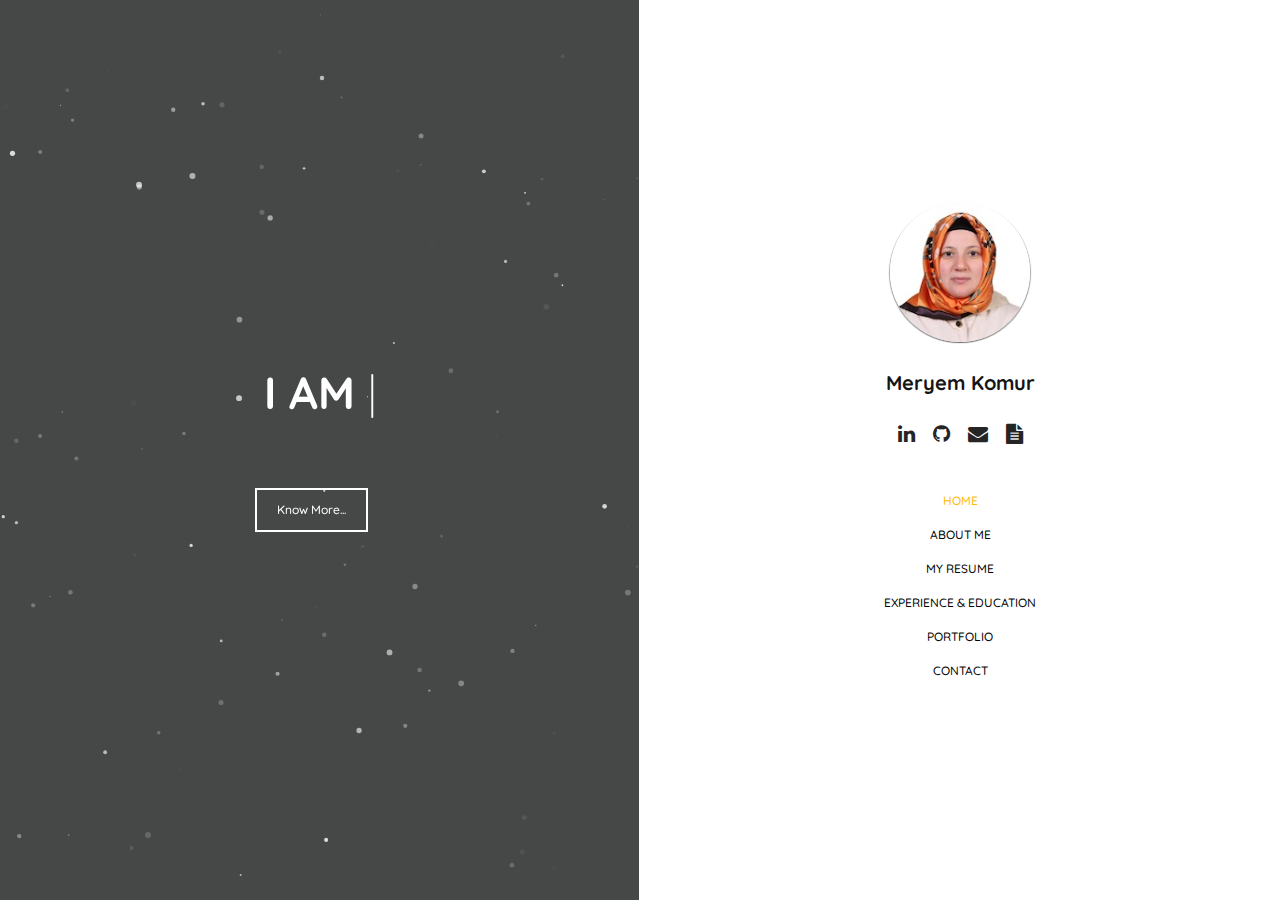
==== index.html @ 9fdb5e31 "changig html name" ====
<!DOCTYPE html>
<html lang="zxx">
	<head>
        <!-- META DATA -->
        <meta charset="UTF-8">
        <meta http-equiv="X-UA-Compatible" content="IE=edge">
        <meta name="viewport" content="width=device-width, initial-scale=1">

        <!-- TITLE OF SITE -->
        <title>Meryem Komur Portfolio</title>

        <!-- favicon -->
        <!-- <link id="favicon" rel="icon" type="image/png" href="assets/images/favicon.ico"> -->

        <!-- Google Fonts-->
        <link rel="stylesheet" href="https://fonts.googleapis.com/css?family=Quicksand:300,400,500,700">
        
        
        <!-- Bootstrap css -->
		<link rel="stylesheet" href="assets/css/bootstrap.css">

        <!-- splitlayout.css -->
		<link rel="stylesheet" href="assets/css/splitlayout.css">
        <link rel="stylesheet" href="devicon-colors.css">
        <link
        rel="stylesheet"
        href="https://cdn.rawgit.com/konpa/devicon/df6431e323547add1b4cf45992913f15286456d3/devicon.min.css"
      />
        <link rel="stylesheet" href="assets/css/animations.css">

        <!-- responsiveslides.css -->
        <link rel="stylesheet" href="assets/css/responsiveslides.css">

        <!-- slick css -->
        <link rel="stylesheet" href="assets/css/slick.css">
        <link rel="stylesheet" href="assets/css/slick-theme.css">

        <!-- magnific-popup.css -->
        <link rel="stylesheet" href="assets/css/magnific-popup.css">

        <!-- font-awesome.min.css -->
        <link rel="stylesheet" href="assets/css/font-awesome.min.css">

        <link rel="stylesheet" href="assets/css/pe-icon-7-stroke.min.css">

        <!-- Main style css -->
		<link rel="stylesheet" href="assets/css/style.css">

        <!-- Responsive css -->
        <link rel="stylesheet" href="assets/css/responsive.css">

        <!-- Yellow Color -->
        <link rel="stylesheet" href="assets/css/color-yellow.css">

        <!-- Purple Color -->
        <!-- <link rel="stylesheet" href="assets/css/color-purple.css"> -->

        <!-- Green Color -->
        <!-- <link rel="stylesheet" href="assets/css/color-green.css"> -->

        <!-- Red Color -->
        <!-- <link rel="stylesheet" href="assets/css/color-red.css"> -->

        <!-- Blue Color -->
        <!-- <link rel="stylesheet" href="assets/css/color-blue.css"> -->


        <!--[if lt IE 9]>
          <script src="https://oss.maxcdn.com/html5shiv/3.7.3/html5shiv.min.js"></script>
          <script src="https://oss.maxcdn.com/respond/1.4.2/respond.min.js"></script>
        <![endif]-->

    </head>
    <!-- Devicon css -->
    <!-- <link rel="stylesheet" href="https://cdn.rawgit.com/konpa/devicon/df6431e323547add1b4cf45992913f15286456d3/devicon.min.css"> -->
	<body>

        <!--Start Preloader-->
        <div class="page-loader startLoad">
          <div class="loader startLoad"></div>
        </div>
        <!--End Preloader-->


		<div id="splitlayout" class="splitlayout close-right">
			<div class="intro">


                <!--Start Home-->
                <div class="home_type full-height">
                    <div class="side side-left container" style="background-image: url(assets/images/Meryem.png);">
                        <div class="overlayer">
                            <div id="particles-js"></div>
                            <div class="display-table">
                                <div class="display-table-cell">
                                    <h1 class="fit__text">I AM <span id="typed"></span></h1>
                                    <div id="typed-strings">
                                        <span>Meryem KOMUR</span>
                                        <span>DEVELOPER</span>
                                        <span>MATHEMATICIAN</span>
                                        <span>FROM TURKEY</span>
                                    </div>

                                    <div class="more_info">

                                        <!-- <div class="item">
                                            <span class="info-title">Linkedin : </span>
                                            <a href="https://www.linkedin.com/in/meryem-komur-881b3217a/"><span class="fa fa-linkedin"></span></a>
                                            
                                        </div>

                                        <div class="item">
                                            <span class="info-title">Date of birth : </span>
                                            <span class="info-body">15-02-1991</span>
                                        </div> -->

                                        <!-- <div class="item">
                                            <span class="info-title">E-mail : </span>
                                            <span class="info-body">meryemkmr36@example.com</span>
                                        </div>

                                        <div class="item">
                                            <span class="info-title">Address : </span>
                                            <span class="info-body">Houston TX</span>
                                        </div> -->

                                        

                                        <!-- <div class="item">
                                            <span class="info-title">Phone : </span>
                                            <span class="info-body">+0123 123 456 789</span>
                                        </div>

                                        <div class="item">
                                            <span class="info-title">Freelance : </span>
                                            <span class="info-body">Available</span>
                                        </div> -->

                                        <a href="#about" class="goToSec">Know More...</a>
                                        <!-- <a href="#contact" class="goToSec">HIRE ME</a> -->

                                    </div><!--.more_info-->
                                </div><!--.display-table-cell-->
                            </div><!--.display-table-->

                        </div><!--.overlayer-->
                    </div><!--.side-->
                </div><!--.home_type-->
                <!--End Home-->


                <!--Start Menu-->
                <div class="mob-menu-overlay"></div>
                <div class="mob-menu">
                    <div class="mob-menu-content">
                        <div class="float-left">
                            <p class="menu-title">Meryem Komur</p>
                        </div>
                        <div class="float-right">
                            <button type="button" class="navbar-toggle collapsed" data-toggle="collapse" data-target="#bs-example-navbar-collapse-1" aria-expanded="false">
                                <span class="sr-only">Toggle navigation</span>
                                <span class="icon-bar"></span>
                                <span class="icon-bar"></span>
                                <span class="icon-bar"></span>
                            </button>
                        </div>
                    </div>
                </div>
				<div class="side side-right">
					<div class="intro-content">
						<div class="profile">
                            <img src="assets/images/meryem.jpg" alt="profile">
                        </div>
						<h1>
                            <span>Meryem Komur</span>
                        </h1>
						<div class="menu">

                            <!--Social links-->
                            <div class="social-icons">
                                <a href="https://www.linkedin.com/in/meryem-komur-881b3217a/">
                                    <i class="fa fa-linkedin"></i>
                                </a>
                                <a href="https://github.com/meryemkmr">
                                    <i class="fa fa-github"></i>
                                </a>
                                <a href="mailto:meryemkmr36@gmail.com">
                                    <i class="fa fa-envelope"></i>
                                </a>
                                <a href="#resume" class="goToSec">
                                    <i class="fa fa-file-text "></i>
                                </a>
                                <!-- <a href="#">
                                    <i class="fa fa-vimeo"></i>
                                </a> -->
                            </div>

                            <!--Menu Items-->
							<ul class="list-unstyled menu_list" id="menu">
								<li>
                                    <a href="#home" class="active_item">home</a>
                                </li>
								<li>
                                    <a href="#about">about me</a>
                                </li>
                                <li>
                                    <a href="#resume">my resume</a>
                                </li>
                                <li>
                                    <a href="#services">experience & education</a>
                                </li>
                                <li>
                                    <a href="#portfolio">portfolio</a>
                                </li>
                                <!-- <li>
                                    <a href="#blog">my blog</a>
                                </li> -->
								<li>
                                    <a href="#contact">contact</a>
                                </li>
							</ul>

						</div><!--.menu-->
					</div><!--.intro-content-->
				</div><!--.side-->
                <!--End Menu-->


			</div><!-- /intro -->
			<div class="page page-right full-height">
				<div id="pt-main" class="pt-perspective page-inner">


                    <!--Start About Section-->
                    <section class="about padding-bottom-90 pt-page pt-page-current" id="about">
                        <div class="content">
                             <img class="center-block" src="assets/images/Meryem.png" alt=""> 
                            <div class="container">
                                <div class="more-about-me">
                                    <p class="margin-top-30">I am an entrepreneur and full-stack developer who creates user-centric experiences.I was born in Turkey and studied in Jordan, worked so many years in Iraq before moving to the United States. Besides English, I am fluent in Turkish, Arabic and Kurdish. I'm living in Houston, TX. After many years of teaching mathematics in high schools, I decided I was ready for a new challenge.</p>
                                    <p class="margin-bottom-0">I strive to write organized, up-to-date code, and love designing clean and simple user interfaces for web apps and products, alike.</p>
                                </div>
                                

                                <div id="tech">
                                    <!-- <h1> Technologies I've used: </h1> -->
                                    <div class="technologies">
                            
                                      <!-- Languages and Frameworks -->
                                      <!-- TODO: Add a D3.js animiation to slowly unviel the icons. Sliding white sheet animation
                                    -->
                                    <div id="tech-slider">
                            
                                      <div class="technology-icon">
                                        <i class="devicon-html5-plain"></i>
                                        <p> HTML 5 </p>
                                      </div>
                            
                                      <div class="technology-icon">
                                        <i class="devicon-css3-plain"></i>
                                        <p> CSS </p>
                                      </div>
                            
                                      <div class="technology-icon">
                                        <i class="devicon-javascript-plain"></i>
                                        <p> JavaScript </p>
                                      </div>
                            
                                      <div class="technology-icon">
                                        <i class="devicon-python-plain"></i>
                                        <p> Python </p>
                                      </div>
                                      <div class="technology-icon">
                                        <i class="devicon-jquery-plain-wordmark"></i>
                                        <p> jQuery </p>
                                      </div>
                                      <div class="technology-icon">
                                        <i class="devicon-nodejs-plain"></i>
                                        <p> Node.js </p>
                                      </div>
                            
                                      <div class="technology-icon">
                                        <i class="devicon-bootstrap-plain"></i>
                                        <p>Bootstrap</p>
                                      </div>
                            
                                      <div class="technology-icon">
                                        <i class="devicon-react-original-wordmark"></i>
                                        <p>React</p>
                                      </div>
                            
                                      <div class="technology-icon">
                                          <i class="devicon-postgresql-plain"></i>
                                          <p>Postgres</p>
                                      </div>
                            
                                      <!-- <div class="technology-icon">
                                        <i class="devicon-django-plain"></i>
                                        <p>Django</p>
                                      </div> -->
                            
                                      <div class="technology-icon">
                                        <i class="devicon-express-original"></i>
                                        <p>Express.js</p>
                                      </div>
                                      <!-- Dev Tools -->
                            
                                      <!-- <div class="technology-icon">
                                        <i class="devicon-d3js-plain"></i>
                                        <p> D3.js </p>
                                      </div> -->
                            
                                      <div class="technology-icon">
                                        <i class="devicon-git-plain"></i>
                                        <p> Git </p>
                                      </div>
                            
                                      <div class="technology-icon">
                                        <i class="devicon-heroku-original"></i>
                                        <p> Heroku </p>
                                      </div>
                            
                                      <div class="technology-icon">
                                        <i class="devicon-amazonwebservices-original"></i>
                                        <p> AWS </p>
                                      </div>
                            
                                      <!-- <div class="technology-icon">
                                        <i class="devicon-linux-plain"></i>
                                        <p> Linux </p>
                                      </div> -->
                            
                                      <!-- <div class="technology-icon">
                                        <i class="devicon-mocha-plain"></i>
                                        <p> Mocha </p>
                                      </div> -->
                            
                                      <div class="technology-icon">
                                        <i class="devicon-sequelize-plain"></i>
                                        <p> Sequelize </p>
                                      </div>
                            
                                      <div class="technology-icon">
                                        <i class="devicon-github-plain-wordmark"></i>
                                        <p> GitHub </p>
                                      </div>
                            
                                      <!-- <div class="technology-icon">
                                        <i class="devicon-docker-plain-wordmark"></i>
                                        <p> Docker </p>
                                      </div> -->
                            
                                      <div class="technology-icon">
                                        <i class="devicon-react-original"></i>
                                        <p>React Native</p>
                                      </div>
                            
                                      <!-- In Progress -->
                            
                                      <div class="technology-icon">
                                          <i class="devicon-visualstudio-plain"></i>
                                          <p> Visual Studio Code</p>
                                      </div>
                            
                                      <!-- <div class="technology-icon">
                                        <i class="devicon-c-plain"></i>
                                        <p> C </p>
                                      </div> -->
                            
                            
                                      <!-- <div class="technology-icon">
                                        <i class="devicon-mongodb-plain"></i>
                                        <p> MongoDB </p>
                                      </div>  -->
                                      </div>
                                    </div>
                            
                                  </div>
















                                <!-- Skills -->
                                <!-- <div class="skills row margin-top-45">
                                    <div class="col-sm-6 item">
                                        <h3 class="subtitle">My Skills
                                            <svg width="66px" height="8px" viewBox="0 0 66 8" version="1.1" xmlns="http://www.w3.org/2000/svg" xmlns:xlink="http://www.w3.org/1999/xlink">
                                                <g class="Web" stroke="none" stroke-width="1" fill="none" fill-rule="evenodd" transform="translate(-147.000000, -464.000000)" opacity="0.2" stroke-linecap="round" stroke-linejoin="round">
                                                    <g class="Header" stroke="#FFFFFF" stroke-width="3">
                                                        <path d="M149,466 C152.87377,466 152.87377,470 156.747541,470 C160.621311,470 160.621311,466 164.493293,466 C168.367064,466 168.367064,470 172.240834,470 C176.112816,470 176.112816,466 179.984798,466 C183.858569,466 183.858569,470 187.730551,470 C191.607898,470 191.607898,466 195.483457,466 C199.362593,466 199.362593,470 203.241728,470 C207.120864,470 207.120864,466 211,466"></path>
                                                    </g>
                                                </g>
                                            </svg>
                                        </h3>
                                     -->
                                        <!-- Skill 1 -->
                                        <!-- <div class="skill">
                                            <h5 class="name">HTML</h5>
                                            <div>
                                                <span class="true"></span>
                                                <span class="true"></span>
                                                <span class="true"></span>
                                                <span class="true"></span>
                                                <span class="false"></span>
                                            </div>
                                            <span>expert</span>
                                        </div>
                                         -->
                                        <!-- Skill 2 -->
                                        <!-- <div class="skill">
                                            <h5 class="name">CSS3</h5>
                                            <div>
                                                <span class="true"></span>
                                                <span class="true"></span>
                                                <span class="true"></span>
                                                <span class="false"></span>
                                                <span class="false"></span>
                                            </div>
                                            <span>advanced</span>
                                        </div> -->

                                        <!-- Skill 3 -->
                                        <!-- <div class="skill">
                                            <h5 class="name">jQuery</h5>
                                            <div>
                                                <span class="true"></span>
                                                <span class="true"></span>
                                                <span class="false"></span>
                                                <span class="false"></span>
                                                <span class="false"></span>
                                            </div>
                                            <span>Beginner</span>
                                        </div>

                                    </div>
                                    <div class="col-sm-6 item mob-margin-top-45">
                                        <h3 class="subtitle">Languages
                                            <svg width="66px" height="8px" viewBox="0 0 66 8" version="1.1" xmlns="http://www.w3.org/2000/svg" xmlns:xlink="http://www.w3.org/1999/xlink">
                                                <g class="Web" stroke="none" stroke-width="1" fill="none" fill-rule="evenodd" transform="translate(-147.000000, -464.000000)" opacity="0.2" stroke-linecap="round" stroke-linejoin="round">
                                                    <g class="Header" stroke="#FFFFFF" stroke-width="3">
                                                        <path d="M149,466 C152.87377,466 152.87377,470 156.747541,470 C160.621311,470 160.621311,466 164.493293,466 C168.367064,466 168.367064,470 172.240834,470 C176.112816,470 176.112816,466 179.984798,466 C183.858569,466 183.858569,470 187.730551,470 C191.607898,470 191.607898,466 195.483457,466 C199.362593,466 199.362593,470 203.241728,470 C207.120864,470 207.120864,466 211,466"></path>
                                                    </g>
                                                </g>
                                            </svg>
                                        </h3> -->

                                        <!-- Lang 1 -->
                                        <!-- <div class="skill">
                                            <h5 class="name">English</h5>
                                            <div>
                                                <span class="true"></span>
                                                <span class="true"></span>
                                                <span class="true"></span>
                                                <span class="true"></span>
                                                <span class="true"></span>
                                            </div>
                                            <span>native</span>
                                        </div> -->

                                        <!-- Lang 2 -->
                                        <!-- <div class="skill">
                                            <h5 class="name">Spanish</h5>
                                            <div>
                                                <span class="true"></span>
                                                <span class="true"></span>
                                                <span class="true"></span>
                                                <span class="true"></span>
                                                <span class="false"></span>
                                            </div>
                                            <span>intermediate</span>
                                        </div> -->

                                        <!-- Lang 3 -->
                                        <!-- <div class="skill">
                                            <h5 class="name">Italian</h5>
                                            <div>
                                                <span class="true"></span>
                                                <span class="true"></span>
                                                <span class="true"></span>
                                                <span class="false"></span>
                                                <span class="false"></span>
                                            </div>
                                            <span>Beginner</span>
                                        </div>

                                    </div> -->
                                <!--</div><!--.skills-->

                                <!--Testimonials-->
                                <!-- <div class="testimonials margin-top-45">
                                    <h3 class="subtitle">Testimonials
                                        <svg width="66px" height="8px" viewBox="0 0 66 8" version="1.1" xmlns="http://www.w3.org/2000/svg" xmlns:xlink="http://www.w3.org/1999/xlink">
                                            <g class="Web" stroke="none" stroke-width="1" fill="none" fill-rule="evenodd" transform="translate(-147.000000, -464.000000)" opacity="0.2" stroke-linecap="round" stroke-linejoin="round">
                                                <g class="Header" stroke="#FFFFFF" stroke-width="3">
                                                    <path d="M149,466 C152.87377,466 152.87377,470 156.747541,470 C160.621311,470 160.621311,466 164.493293,466 C168.367064,466 168.367064,470 172.240834,470 C176.112816,470 176.112816,466 179.984798,466 C183.858569,466 183.858569,470 187.730551,470 C191.607898,470 191.607898,466 195.483457,466 C199.362593,466 199.362593,470 203.241728,470 C207.120864,470 207.120864,466 211,466"></path>
                                                </g>
                                            </g>
                                        </svg>
                                    </h3>
                                    <div class="arrows">
                                        <span class="pe-7s-angle-left prev-testi"></span>
                                        <span class="pe-7s-angle-right next-testi"></span>
                                    </div>
                                    <div class="owl"> -->

                                        <!-- Testimonial 1 -->
                                        <!-- <div class="testimonial">
                                            <div class="testi-content">
                                                <p>Lorem ipsum dolor sit amet, consectetur adipiscing elit. Phasellus molestie, justo nec convallis sollicitudin, sapien lorem dictum lacus, non consequat odio ipsum nec est.</p>
                                            </div>
                                            <img src="assets/images/testimonials/client_1.jpg" alt="">
                                            <h4>John Doe</h4>
                                            <h5>Client</h5>
                                        </div> -->

                                        <!-- Testimonial 2 -->
                                        <!-- <div class="testimonial">
                                            <div class="testi-content">
                                                <p>Lorem ipsum dolor sit amet, consectetur adipiscing elit. Phasellus molestie, justo nec convallis sollicitudin, sapien lorem dictum lacus, non consequat odio ipsum nec est.</p>
                                            </div>
                                            <img src="assets/images/testimonials/client_2.jpg" alt="">
                                            <h4>John Doe</h4>
                                            <h5>Client</h5>
                                        </div> -->

                                        <!-- Testimonial 3 -->
                                        <!-- <div class="testimonial">
                                            <div class="testi-content">
                                                <p>Lorem ipsum dolor sit amet, consectetur adipiscing elit. Phasellus molestie, justo nec convallis sollicitudin, sapien lorem dictum lacus, non consequat odio ipsum nec est.</p>
                                            </div>
                                            <img src="assets/images/testimonials/client_3.jpg" alt="">
                                            <h4>John Doe</h4>
                                            <h5>Client</h5>
                                        </div> -->

                                        <!-- Testimonial 4 -->
                                        <!-- <div class="testimonial">
                                            <div class="testi-content">
                                                <p>Lorem ipsum dolor sit amet, consectetur adipiscing elit. Phasellus molestie, justo nec convallis sollicitudin, sapien lorem dictum lacus, non consequat odio ipsum nec est.</p>
                                            </div>
                                            <img src="assets/images/testimonials/client_4.jpg" alt="">
                                            <h4>John Doe</h4>
                                            <h5>Client</h5>
                                        </div> -->

                                    <!-- </div> -->
                                    <!--.owl-->
                                <!-- </div> -->
                                <!--.testimonials-->

                                <!--Clients-->
                                <!-- <div class="clients margin-top-45">
                                    <h3 class="subtitle">Our Clients
                                        <svg width="66px" height="8px" viewBox="0 0 66 8" version="1.1" xmlns="http://www.w3.org/2000/svg" xmlns:xlink="http://www.w3.org/1999/xlink">
                                            <g class="Web" stroke="none" stroke-width="1" fill="none" fill-rule="evenodd" transform="translate(-147.000000, -464.000000)" opacity="0.2" stroke-linecap="round" stroke-linejoin="round">
                                                <g class="Header" stroke="#FFFFFF" stroke-width="3">
                                                    <path d="M149,466 C152.87377,466 152.87377,470 156.747541,470 C160.621311,470 160.621311,466 164.493293,466 C168.367064,466 168.367064,470 172.240834,470 C176.112816,470 176.112816,466 179.984798,466 C183.858569,466 183.858569,470 187.730551,470 C191.607898,470 191.607898,466 195.483457,466 C199.362593,466 199.362593,470 203.241728,470 C207.120864,470 207.120864,466 211,466"></path>
                                                </g>
                                            </g>
                                        </svg>
                                    </h3>
                                    <div class="row"> -->

                                        <!-- Client 1 -->
                                        <!-- <div class="col-sm-2 col-xs-4">
                                            <div class="client">
                                                <a href="#"><img src="assets/images/client/1.png" alt=""></a>
                                            </div>
                                        </div> -->

                                        <!-- Client 2 -->
                                        <!-- <div class="col-sm-2 col-xs-4">
                                            <div class="client">
                                                <a href="#"><img src="assets/images/client/2.png" alt=""></a>
                                            </div>
                                        </div> -->

                                        <!-- Client 3 -->
                                        <!-- <div class="col-sm-2 col-xs-4">
                                            <div class="client">
                                                <a href="#"><img src="assets/images/client/3.png" alt=""></a>
                                            </div>
                                        </div> -->

                                        <!-- Client 4 -->
                                        <!-- <div class="col-sm-2 col-xs-4 mob-margin-top-30">
                                            <div class="client">
                                                <a href="#"><img src="assets/images/client/4.png" alt=""></a>
                                            </div>
                                        </div> -->

                                        <!-- Client 5 -->
                                        <!-- <div class="col-sm-2 col-xs-4 mob-margin-top-30">
                                            <div class="client">
                                                <a href="#"><img src="assets/images/client/5.png" alt=""></a>
                                            </div>
                                        </div> -->

                                        <!-- Client 6 -->
                                        <!-- <div class="col-sm-2 col-xs-4 mob-margin-top-30">
                                            <div class="client">
                                                <a href="#"><img src="assets/images/client/6.png" alt=""></a>
                                            </div>
                                        </div> -->

                                    <!--</div><!--.row-->
                               <!-- </div><!--.clients-->

                                <!--Fun Facts-->
                                <!-- <div class="fun-facts margin-top-45">
                                    <h3 class="subtitle">Fun Facts
                                        <svg width="66px" height="8px" viewBox="0 0 66 8" version="1.1" xmlns="http://www.w3.org/2000/svg" xmlns:xlink="http://www.w3.org/1999/xlink">
                                            <g class="Web" stroke="none" stroke-width="1" fill="none" fill-rule="evenodd" transform="translate(-147.000000, -464.000000)" opacity="0.2" stroke-linecap="round" stroke-linejoin="round">
                                                <g class="Header" stroke="#FFFFFF" stroke-width="3">
                                                    <path d="M149,466 C152.87377,466 152.87377,470 156.747541,470 C160.621311,470 160.621311,466 164.493293,466 C168.367064,466 168.367064,470 172.240834,470 C176.112816,470 176.112816,466 179.984798,466 C183.858569,466 183.858569,470 187.730551,470 C191.607898,470 191.607898,466 195.483457,466 C199.362593,466 199.362593,470 203.241728,470 C207.120864,470 207.120864,466 211,466"></path>
                                                </g>
                                            </g>
                                        </svg>
                                    </h3>
                                    <div class="row">
                                        <div class="col-sm-3 col-xs-6">
                                            <div class="item">
                                                <span class="pe-7s-smile"></span>
                                                <h4>150</h4>
                                                <h5>Happy Clients</h5>
                                            </div>
                                        </div>
                                        <div class="col-sm-3 col-xs-6">
                                            <div class="item">
                                                <span class="pe-7s-flag"></span>
                                                <h4>10</h4>
                                                <h5>Years Experience</h5>
                                            </div>
                                        </div>
                                        <div class="col-sm-3 col-xs-6 mob-margin-top-30">
                                            <div class="item">
                                                <span class="pe-7s-medal"></span>
                                                <h4>13</h4>
                                                <h5>Awards Won</h5>
                                            </div>
                                        </div>
                                        <div class="col-sm-3 col-xs-6 mob-margin-top-30">
                                            <div class="item">
                                                <span class="pe-7s-like2"></span>
                                                <h4>250</h4>
                                                <h5>Projects Done</h5>
                                            </div>
                                        </div> -->
                                    <!--</div><!--.row-->
                                <!--</div><!--.fun-facts-->

                            </div><!--.container-->
                        </div><!--.content-->
                    </section>
                    <!--End About Section-->


                    <!--Start Resume Section-->
                    <section class="resume padding-bottom-90 pt-page" id="resume">
                        <div class="content">
                            <div class="container">

                                <embed src="assets/images/MeryemKomurResume 2.pdf" type="application/pdf" height="900px" width = "100%" class="pdf">
                                <!-- <div class="sec_title">
                                    <h2>Resume</h2>
                                </div> -->
                                <!-- <div class="row">

                                    <!--Education-->
                                    <!-- <div class="col-md-6">
                                        <h3 class="subtitle">Education
                                            <svg width="66px" height="8px" viewBox="0 0 66 8" version="1.1" xmlns="http://www.w3.org/2000/svg" xmlns:xlink="http://www.w3.org/1999/xlink">
                                                    <g class="Web" stroke="none" stroke-width="1" fill="none" fill-rule="evenodd" transform="translate(-147.000000, -464.000000)" opacity="0.2" stroke-linecap="round" stroke-linejoin="round">
                                                        <g class="Header" stroke="#FFFFFF" stroke-width="3">
                                                            <path d="M149,466 C152.87377,466 152.87377,470 156.747541,470 C160.621311,470 160.621311,466 164.493293,466 C168.367064,466 168.367064,470 172.240834,470 C176.112816,470 176.112816,466 179.984798,466 C183.858569,466 183.858569,470 187.730551,470 C191.607898,470 191.607898,466 195.483457,466 C199.362593,466 199.362593,470 203.241728,470 C207.120864,470 207.120864,466 211,466"></path>
                                                        </g>
                                                    </g>
                                            </svg>
                                        </h3>

                                        <div class="item">
                                            <div class="date">
                                                <span>2011 - 2013</span>
                                            </div>
                                            <div class="content">
                                                <h4>Educational Specialist</h4>
                                                <p>Lorem ipsum dolor sit amet, consectetur adipiscing elit. Integer fermentum nibh et metus facilisis sollicitudin.</p>
                                            </div>
                                        </div>

                                        <div class="item">
                                            <div class="date">
                                                <span>2008 - 2010</span>
                                            </div>
                                            <div class="content">
                                                <h4>Doctoral Degree</h4>
                                                <p>Lorem ipsum dolor sit amet, consectetur adipiscing elit. Integer fermentum nibh et metus facilisis sollicitudin.</p>
                                            </div>
                                        </div>

                                        <div class="item">
                                            <div class="date">
                                                <span>2005 - 2007</span>
                                            </div>
                                            <div class="content">
                                                <h4>Master Degree</h4>
                                                <p>Lorem ipsum dolor sit amet, consectetur adipiscing elit. Integer fermentum nibh et metus facilisis sollicitudin.</p>
                                            </div>
                                        </div>

                                        <div class="item">
                                            <div class="date">
                                                <span>2000 - 2004</span>
                                            </div>
                                            <div class="content">
                                                <h4>Bachelor Degree</h4>
                                                <p>Lorem ipsum dolor sit amet, consectetur adipiscing elit. Integer fermentum nibh et metus facilisis sollicitudin.</p>
                                            </div>
                                        </div> -->

                                    <!-- </div> -->
                                    <!--.col-md-6-->

                                    <!--Experience-->
                                    <!-- <div class="col-md-6 mobSmart-margin-top-40">
                                        <h3 class="subtitle">Experience
                                            <svg width="66px" height="8px" viewBox="0 0 66 8" version="1.1" xmlns="http://www.w3.org/2000/svg" xmlns:xlink="http://www.w3.org/1999/xlink">
                                                    <g class="Web" stroke="none" stroke-width="1" fill="none" fill-rule="evenodd" transform="translate(-147.000000, -464.000000)" opacity="0.2" stroke-linecap="round" stroke-linejoin="round">
                                                        <g class="Header" stroke="#FFFFFF" stroke-width="3">
                                                            <path d="M149,466 C152.87377,466 152.87377,470 156.747541,470 C160.621311,470 160.621311,466 164.493293,466 C168.367064,466 168.367064,470 172.240834,470 C176.112816,470 176.112816,466 179.984798,466 C183.858569,466 183.858569,470 187.730551,470 C191.607898,470 191.607898,466 195.483457,466 C199.362593,466 199.362593,470 203.241728,470 C207.120864,470 207.120864,466 211,466"></path>
                                                        </g>
                                                    </g>
                                            </svg>
                                        </h3>

                                        <div class="item">
                                            <div class="date">
                                                <span>2016 - Present</span>
                                            </div>
                                            <div class="content">
                                                <h4>Lead Web Developer</h4>
                                                <p>Lorem ipsum dolor sit amet, consectetur adipiscing elit. Integer fermentum nibh et metus facilisis sollicitudin.</p>
                                            </div>
                                        </div>

                                        <div class="item">
                                            <div class="date">
                                                <span>2012 - 2015</span>
                                            </div>
                                            <div class="content">
                                                <h4>Senior Web Developer</h4>
                                                <p>Lorem ipsum dolor sit amet, consectetur adipiscing elit. Integer fermentum nibh et metus facilisis sollicitudin.</p>
                                            </div>
                                        </div>

                                        <div class="item">
                                            <div class="date">
                                                <span>2010 - 2011</span>
                                            </div>
                                            <div class="content">
                                                <h4>Junior Web Developer</h4>
                                                <p>Lorem ipsum dolor sit amet, consectetur adipiscing elit. Integer fermentum nibh et metus facilisis sollicitudin.</p>
                                            </div>
                                        </div>

                                        <div class="item">
                                            <div class="date">
                                                <span>2008 - 2009</span>
                                            </div>
                                            <div class="content">
                                                <h4>Web Developer</h4>
                                                <p>Lorem ipsum dolor sit amet, consectetur adipiscing elit. Integer fermentum nibh et metus facilisis sollicitudin.</p>
                                            </div>
                                        </div> -->

                                    <!--</div><!--.col-md-6-->
                               <!--</div>--> <!--.row -->
                            </div><!--.container-->
                        </div><!--.content-->
                    </section>
                    <!--End Resume Section-->


                    <!--Start Services Section-->
                    <section class="services padding-bottom-90 pt-page" id="services">
                        <div class="content">
                            <div class="container">
                                <div class="sec_title">
                                    <h2>Experience</h2>
                                </div>
                                <div class="row">

                                    <!--Service 1-->
                                    <div class="col-sm-6 item">
                                        <div class="content">
                                            <div class="font-icon">
                                                <!-- <i class="pe-7s-anchor"></i> -->
                                                <i class="pe-7s-medal"></i>
                                            </div>
                                            <div class="service_content">
                                                <h3>Full Stack Software Developer</h3>
                                                <h4>Digital Crafts Bootcamp</h4>
                                                <div class="date">Jan 2020 - May</div>
                                                <p><p>Had the chance to learn the fundamentals of programming through an intensive classroom experience, involved in the group projects and experienced effective learning strategies from team work, transformed a level of experience in software development into full-stack software engineers with cutting edge skill sets.</p></p>
                                            </div>
                                        </div>
                                    </div>
                                    
                                    <!--Service 2-->
                                    <div class="col-sm-6 item">
                                        <div class="content">
                                            <div class="font-icon">
                                                <i class="pe-7s-cup"></i>
                                            </div>
                                            <div class="service_content">
                                                <h3>Full Stack Software Developer</h3>
                                                <h4>NabiFreedom - Non Profit</h4>
                                                <div class="date">Mar 2020 - Present</div>
                                                <p>Developing FullStack web app for a non-profit organization. Utilizing HTML, CSS and Javascript along with Node and PostgreSQL .</p>
                                            </div>
                                        </div>
                                    </div>

                                </div><!--.row-->
                                
                                <div class="row">

                                    <!--Service 3-->
                                    <div class="col-sm-6 item">
                                        <div class="content">
                                            <div class="font-icon">
                                                <i class="pe-7s-cup"></i>
                                            </div>
                                            <div class="service_content">
                                                <h3>Math Interventionist </h3>
                                                <h4>Harmony Public Schools</h4>
                                                <div class="date">Nov 2018 - Aug 2019</div>
                                                <p> Helped low-achieving students, provided continuum support, and helped them to get on grade level.</p>
                                            </div>
                                        </div>
                                    </div>
                                    
                                    <!--Service 4-->
                                    <div class="col-sm-6 item">
                                        <div class="content">
                                            <div class="font-icon">
                                                <i class="pe-7s-cup"></i>
                                            </div>
                                            <div class="service_content">
                                                <h3>Math Teacher </h3>
                                                <h4>US Colleges|Suleymania, IRAQ</h4>
                                                <div class="date">Aug 2011 - Sep 2018</div>
                                                <p>Worked as a full-time math teacher for grades 10 to 12 and taught Algebra of HOLT SERIES. Coordinated mentor teachers who are volunteer and dedicated to perform all task for our students to be able to get expected outcomes based on the mission of the school </p>
                                            </div>
                                        </div>
                                    </div>

                                </div><!--.row-->

                                <div class="row">

                                    <!--Service 5-->
                                    <div class="col-sm-6 item">
                                        <div class="content">
                                            <div class="font-icon">
                                                <i class="pe-7s-medal"></i>
                                            </div>
                                            <div class="service_content">
                                                <h3>Bachelor Degree </h3>
                                                <h4>University of Jordan</h4>
                                                <div class="date">Dec 2006 - Aug 2011</div>
                                            </div>
                                        </div>
                                    </div>
                                    
                                    <!--Service 6-->
                                    <!-- <div class="col-sm-6 item">
                                        <div class="content">
                                            <div class="font-icon">
                                                <i class="pe-7s-star"></i>
                                            </div>
                                            <div class="service_content">
                                                <h3>Clean Code</h3>
                                                <p>Lorem ipsum dolor sit amet, consectetur adipiscing elit, sed do eiusmod tempor incididunt ut labore et dolore magna aliqua. Ut enim ad minim veniam.</p>
                                            </div>
                                        </div>
                                    </div> -->

                                </div><!--.row-->
                            </div><!--.container-->
                        </div><!--.content-->
                    </section>
                    <!--End Services Section-->


                    <!--Start Portfolio Section-->
                    <section class="portfolio_sec padding-bottom-90 pt-page" id="portfolio">
                        <div class="content">
                            <div class="container">
                                <div class="sec_title">
                                    <h2>Portfolio</h2>
                                </div>
                                <ul class="list-unstyled ul-filter">
                                    <li data-filter="*" class="active_filter">all</li>
                                    <!-- <li data-filter=".logo">front end</li>
                                    <li data-filter=".coding">full stack</li> -->
                                    <!-- <li data-filter=".design">Design</li> -->
                                </ul>

                                <div class="row grid">

                                    <!--project 1 (Project popup)-->
                                    <div class="col-xs-12 col-sm-6 item grid-sizer design">
                                        <div class="project_content">
                                            <div class="my_img">
                                                <img src="assets/images/portfolio/nabi.png" alt=''>
                                            </div>
                                            <div class="info">
                                                <div class="display-table">
                                                    <div class="display-table-cell">
                                                        <a class="popup-with-zoom-anim" href="#slider_popup">
                                                            <!-- <h3>Project Popup</h3> -->
                                                           <p class="menu" > <a class=" social-icons" href="https://github.com/meryemkmr/nabifreedom">
                                                                <i class="fa fa-github fa-2x"></i>
                                                            </a>
                                                        </p>
                                                            <p class="menu"><a class=" social-icons" href="http://ec2-18-191-66-0.us-east-2.compute.amazonaws.com/">
                                                                <i class="fa fa-search fa-2x"></i>
                                                            </a></p>
                                                            <!-- <p>design</p> -->
                                                        </a>
                                                    </div>
                                                </div>
                                            </div>
                                        </div>
                                    </div>
                                    <!--Project Details-->
                                    <div id="slider_popup" class="zoom-anim-dialog mfp-hide">
                                        <div class="display-table">
                                            <div class="display-table-cell">
                                                <div class="row">
                                                    <div class="col-sm-6">

                                                        <!--Start slider-->
                                                        <div class="project__slider">
                                                            <ul class="project-slider">

                                                                <!-- image 1 -->
                                                                <li>
                                                                    <img src="assets/images/portfolio/work-2.jpg" alt="">
                                                                </li>

                                                                <!-- image 2 -->
                                                                <li>
                                                                    <img src="assets/images/portfolio/work-3.jpg" alt="">
                                                                </li>

                                                                <!-- image 3 -->
                                                                <li>
                                                                    <img src="assets/images/portfolio/work-4.jpg" alt="">
                                                                </li>

                                                            </ul>
                                                        </div>
                                                        <!--End slider-->

                                                        <img src="assets/images/portfolio/work-5.jpg" alt="" class="margin-top-45">

                                                        <!--= Youtube Video =-->
                                                        <iframe height="342" src="https://www.youtube.com/embed/hpeYWdkUtcE?rel=0&showinfo=0&modestbranding=1&hd=1&autohide=1&feature=oembed" allowfullscreen class="margin-top-45"></iframe>
                                                        
                                                    </div>
                                                    <div class="col-sm-6">
                                                        <h3>Project Popup</h3>
                                                        <ul class="list-unstyled project_info">
                                                            <li><span>Client</span> : Envato</li>
                                                            <li><span>Date</span> : March 19, 2017</li>
                                                            <li><span>Skills</span> : HTML5, JS, CSS3</li>
                                                        </ul>
                                                        <p>
                                                            Lorem ipsum dolor sit amet, consectetur adipisicing elit, sed do eiusmod tempor incididunt ut labore et dolore magna aliqua. Ut enim ad minim veniam, quis nostrud exercitation ullamco laboris nisi ut aliquip ex ea commodo consequat. Duis aute irure dolor in reprehenderit in voluptate velit esse cillum dolore eu fugiat nulla pariatur. Excepteur sint occaecat cupidatat non proident, sunt in culpa qui officia deserunt mollit anim id est laborum.
                                                        </p>
                                                        <a href="#" class="demo">Visit website</a>
                                                    </div>
                                                </div>
                                            </div>
                                        </div>
                                    </div>

                                    <!--project 2 (Image Overlay)-->
                                    <div class="col-xs-12 col-sm-6 item coding">
                                        <div class="project_content">
                                            <div class="my_img" data-mfp-src="assets/images/portfolio/work-2.jpg">
                                                <img src="assets/images/portfolio/book.png" alt=''>
                                            </div>
                                            <div class="info">
                                                <div class="display-table">
                                                    <div class="display-table-cell">
                                                        <a href="#" class="image_overlay">
                                                            <p class="menu" > <a class=" social-icons" href="https://github.com/meryemkmr/Book_Smart">
                                                                <i class="fa fa-github fa-2x"></i>
                                                            </a>
                                                        </p>
                                                            <p class="menu"><a class=" social-icons" href="http://jayesolutions.net.s3-website.us-east-2.amazonaws.com/index.html">
                                                                <i class="fa fa-search fa-2x"></i>
                                                            </a></p>
                                                            <!-- <p>Design</p> -->
                                                        </a>
                                                    </div>
                                                </div>
                                            </div>
                                        </div>
                                    </div>

                                    <!--project 3 (Youtube Video)-->
                                    <div class="col-xs-12 col-sm-6 item coding">
                                        <div class="project_content">
                                            <div class="my_img" data-mfp-src="assets/images/portfolio/work-2.jpg">
                                                <img src="assets/images/portfolio/food.png" alt=''>
                                            </div>
                                            <div class="info">
                                                <div class="display-table">
                                                    <div class="display-table-cell">
                                                        <a href="#" class="image_overlay">
                                                            <p class="menu" > <a class=" social-icons" href="https://github.com/meryemkmr/FOODS">
                                                                <i class="fa fa-github fa-2x"></i>
                                                            </a>
                                                        </p>
                                                            <p class="menu"><a class=" social-icons" href="https://maryyfoods.netlify.com/index.html">
                                                                <i class="fa fa-search fa-2x"></i>
                                                            </a></p>
                                                            <!-- <p>Design</p> -->
                                                        </a>
                                                    </div>
                                                </div>
                                            </div>
                                        </div>
                                    </div>

                                    <!--project 4 (Vimeo Video)-->
                                    <div class="col-xs-12 col-sm-6 item coding">
                                        <div class="project_content">
                                            <div class="my_img" data-mfp-src="assets/images/portfolio/work-2.jpg">
                                                <img src="assets/images/portfolio/black.png" alt=''>
                                            </div>
                                            <div class="info">
                                                <div class="display-table">
                                                    <div class="display-table-cell">
                                                        <a href="#" class="image_overlay">
                                                            <p class="menu" > <a class=" social-icons" href="https://github.com/meryemkmr/BlackJack">
                                                                <i class="fa fa-github fa-2x"></i>
                                                            </a>
                                                        </p>
                                                            <p class="menu"><a class=" social-icons" href="https://onlineblackjack.netlify.com/">
                                                                <i class="fa fa-search fa-2x"></i>
                                                            </a></p>
                                                            <!-- <p>Design</p> -->
                                                        </a>
                                                    </div>
                                                </div>
                                            </div>
                                        </div>
                                    </div>

                                    <!--project 5 (open url)-->
                                    <div class="col-xs-12 col-sm-6 item grid-sizer design">
                                        <div class="project_content">
                                            <div class="my_img">
                                                <img src="assets/images/portfolio/rpg.png" alt=''>
                                            </div>
                                            <div class="info">
                                                <div class="display-table">
                                                    <div class="display-table-cell">
                                                        <a class="#" href="image_overlay">
                                                            <!-- <h3>Project Popup</h3> -->
                                                            <!-- <p>Project Popup</p> -->
                                                           <p class="menu" > <a class=" social-icons" href="https://github.com/meryemkmr/rpg--hero">
                                                                <i class="fa fa-github fa-2x"></i>
                                                            </a>
                                                        </p>
                                                            <!-- <h3>Project Popup</h3> -->
                                                            
                                                        </a>
                                                    </div>
                                                </div>
                                            </div>
                                        </div>
                                    </div>

                                    <!--project 6 (Image Overlay)-->
                                    <!-- <div class="col-xs-12 col-sm-6 item coding">
                                        <div class="project_content">
                                            <div class="my_img" data-mfp-src="assets/images/portfolio/work-6.jpg">
                                                <img src="assets/images/portfolio/work-6.jpg" alt=''>
                                            </div>
                                            <div class="info">
                                                <div class="display-table">
                                                    <div class="display-table-cell">
                                                        <a href="#" class="image_overlay">
                                                            <h3>Image Overlay</h3>
                                                            <p>coding</p>
                                                        </a>
                                                    </div>
                                                </div>
                                            </div>
                                        </div>
                                    </div> -->

                                </div>
                            </div><!--.container-->
                        </div><!--.content-->
                    </section>
                    <!--End Portfolio Section-->


                    <!--Start Blog Section-->
                    <section class="blog padding-bottom-90 pt-page" id="blog">
                        <div class="content">
                            <div class="container">
                                <div class="sec_title">
                                    <h2>My Blog</h2>
                                </div>

                                <div class="row">

                                    <!-- article 1 -->
                                    <div class="col-sm-6">
                                        <div class="item">
                                            <a href="#">
                                                <div class="blog__img">
                                                    <i class="pe-7s-news-paper"></i>
                                                    <img src="assets/images/blog/blog-1.jpg" alt="">
                                                </div>
                                            </a>
                                            <div class="content matchH">
                                                <p class="info">March 19, 2018</p>
                                                <h3>
                                                    <a href="#">100 Ways to be more happy</a>
                                                </h3>
                                            </div>
                                        </div>
                                    </div>

                                    <!-- article 2 -->
                                    <div class="col-sm-6">
                                        <div class="item">
                                            <a href="#">
                                                <div class="blog__img">
                                                    <i class="pe-7s-news-paper"></i>
                                                    <img src="assets/images/blog/blog-2.jpg" alt="">
                                                </div>
                                            </a>
                                            <div class="content matchH">
                                                <p class="info">March 19, 2018</p>
                                                <h3>
                                                    <a href="#">Tips to losing more weight</a>
                                                </h3>
                                            </div>
                                        </div>
                                    </div>

                                </div>
                                <div class="row">

                                    <!-- article 3 -->
                                    <div class="col-sm-6">
                                        <div class="item">
                                            <a href="#">
                                                <div class="blog__img">
                                                    <i class="pe-7s-news-paper"></i>
                                                    <img src="assets/images/blog/blog-3.jpg" alt="">
                                                </div>
                                            </a>
                                            <div class="content matchH">
                                                <p class="info">March 19, 2018</p>
                                                <h3>
                                                    <a href="#">100 Ways to be more happy</a>
                                                </h3>
                                            </div>
                                        </div>
                                    </div>

                                    <!-- article 4 -->
                                    <div class="col-sm-6">
                                        <div class="item">
                                            <a href="#">
                                                <div class="blog__img">
                                                    <i class="pe-7s-news-paper"></i>
                                                    <img src="assets/images/blog/blog-4.jpg" alt="">
                                                </div>
                                            </a>
                                            <div class="content matchH">
                                                <p class="info">March 19, 2018</p>
                                                <h3>
                                                    <a href="#">Tips to losing more weight</a>
                                                </h3>
                                            </div>
                                        </div>
                                    </div>

                                </div>
                                <div class="row">

                                    <!-- article 5 -->
                                    <div class="col-sm-6">
                                        <div class="item margin-b-zero">
                                            <a href="#">
                                                <div class="blog__img">
                                                    <i class="pe-7s-news-paper"></i>
                                                    <img src="assets/images/blog/blog-5.jpg" alt="">
                                                </div>
                                            </a>
                                            <div class="content matchH">
                                                <p class="info">March 19, 2018</p>
                                                <h3>
                                                    <a href="#">100 Ways to be more happy</a>
                                                </h3>
                                            </div>
                                        </div>
                                    </div>

                                    <!-- article 6 -->
                                    <div class="col-sm-6">
                                        <div class="item margin-b-zero">
                                            <a href="#">
                                                <div class="blog__img">
                                                    <i class="pe-7s-news-paper"></i>
                                                    <img src="assets/images/blog/blog-6.jpg" alt="">
                                                </div>
                                            </a>
                                            <div class="content matchH">
                                                <p class="info">March 19, 2018</p>
                                                <h3>
                                                    <a href="#">Tips to losing more weight</a>
                                                </h3>
                                            </div>
                                        </div>
                                    </div>

                                </div>
                            </div><!--.container-->
                        </div><!--.content-->
                    </section>
                    <!--End Blog Section-->


                    <!--Start Contact Section-->
                    <section class="contact padding-bottom-90 pt-page" id="contact">
                        <div class="content">
                            <div class="container">
                                <div class="sec_title">
                                    <h2>Contact Me</h2>
                                </div>
                                
                                <div class="row">
                                    <div class="col-sm-5">
                                        <h3 class="subtitle">Get in Touch
                                            <svg width="66px" height="8px" viewBox="0 0 66 8" version="1.1" xmlns="http://www.w3.org/2000/svg" xmlns:xlink="http://www.w3.org/1999/xlink">
                                                    <g class="Web" stroke="none" stroke-width="1" fill="none" fill-rule="evenodd" transform="translate(-147.000000, -464.000000)" opacity="0.2" stroke-linecap="round" stroke-linejoin="round">
                                                        <g class="Header" stroke="#FFFFFF" stroke-width="3">
                                                            <path d="M149,466 C152.87377,466 152.87377,470 156.747541,470 C160.621311,470 160.621311,466 164.493293,466 C168.367064,466 168.367064,470 172.240834,470 C176.112816,470 176.112816,466 179.984798,466 C183.858569,466 183.858569,470 187.730551,470 C191.607898,470 191.607898,466 195.483457,466 C199.362593,466 199.362593,470 203.241728,470 C207.120864,470 207.120864,466 211,466"></path>
                                                        </g>
                                                    </g>
                                            </svg>
                                        </h3>
                                        <h4>Let's make something awesome together!</h4>
                                        <div class="info">

                                            <div class="item">
                                                <span class="pe-7s-map-marker pe-3x pe-va icon"></span> 
                                                <div>
                                                    <span>Find Me</span>
                                                    <p>Houston, TX</p>
                                                </div>
                                            </div>

                                            <div class="item">
                                                <span class="pe-7s-mail pe-3x pe-va icon"></span>
                                                <div>
                                                    <span>Mail Me</span>
                                                    <p><a href="mailto:meryemkmr36@gmail.com">meryemkmr36@gmail.com</a></p>
                                                </div>
                                            </div>

                                            <div class="item">
                                                <span class="pe-7s-call pe-3x pe-va icon"></span>
                                                <div>
                                                    <span>Call Me</span>
                                                    <p>(832) 389-4809</p>
                                                </div>
                                            </div>

                                        </div>
                                    </div>
                                    <!-- <div class="col-sm-7">
                                        <h3 class="subtitle">Contact Form
                                            <svg width="66px" height="8px" viewBox="0 0 66 8" version="1.1" xmlns="http://www.w3.org/2000/svg" xmlns:xlink="http://www.w3.org/1999/xlink">
                                                    <g class="Web" stroke="none" stroke-width="1" fill="none" fill-rule="evenodd" transform="translate(-147.000000, -464.000000)" opacity="0.2" stroke-linecap="round" stroke-linejoin="round">
                                                        <g class="Header" stroke="#FFFFFF" stroke-width="3">
                                                            <path d="M149,466 C152.87377,466 152.87377,470 156.747541,470 C160.621311,470 160.621311,466 164.493293,466 C168.367064,466 168.367064,470 172.240834,470 C176.112816,470 176.112816,466 179.984798,466 C183.858569,466 183.858569,470 187.730551,470 C191.607898,470 191.607898,466 195.483457,466 C199.362593,466 199.362593,470 203.241728,470 C207.120864,470 207.120864,466 211,466"></path>
                                                        </g>
                                                    </g>
                                            </svg>
                                        </h3>
                                        <div class="contact_form">
                                            <form action="send.php" method="post">
                                                <input placeholder="Name" name="name" type="text" class="form-control">
                                                <input placeholder="E-mail" name="email" type="email" class="form-control">
                                                <textarea placeholder="Message" name="message" class="form-control"></textarea>
                                                <div class="submit btn btn-lg btn-success btn-block">Send Message</div>
                                                <!--Contact form message-->
                                                <!-- <div class="msg_success"><p>Your message has been sent. Thank you!</p></div>
                                                <div class="msg_error"><p>Sorry your message can not be sent.</p></div> -->
                                                <!--End contact form message-->
                                            <!-- </form> -->
                                        <!-- </div> -->
                                    <!-- </div>  -->
                                </!-->

                            <div>    
                            </div >    
                    </section>
                    <!--End Contact Section-->


				</><!--.page-inner-->
			</div><!--.page-right-->
		</div><!--.splitlayout-->


        <!--jquery.min.js-->
		<script src="assets/js/jquery.min.js"></script>

        <!--jquery.min.js-->
        <script src="assets/js/jquery-migrate-1.2.1.min.js"></script>

        <!--jquery.matchHeight-min.js-->
        <script src="assets/js/jquery.matchHeight-min.js"></script>

        <!--jquery.alterclass.js-->
		<script src="assets/js/jquery.alterclass.js"></script>

        <!--bootstrap.min.js-->
        <script src="assets/js/bootstrap.min.js"></script>

        <!--particles.min.js-->
        <script src="assets/js/particles.min.js"></script>
        <script src="assets/js/nasa-particles.js"></script>

        <!--modernizr.custom.js-->
        <script src="assets/js/modernizr.custom.js"></script>

        <!--typed.min.js-->
        <script src="assets/js/typed.min.js"></script>

        <!--responsiveslides.min.js-->
        <script src="assets/js/responsiveslides.min.js"></script>

        <!--jquery.fittext.js-->
        <script src="assets/js/jquery.fittext.js"></script>

        <!--isotope.pkgd.min.js-->
        <script src="assets/js/isotope.pkgd.min.js"></script>

        <!--slick.js-->
        <script src="assets/js/slick.js"></script>

        <!--jquery.magnific-popup.min.js-->
        <script src="assets/js/jquery.magnific-popup.min.js"></script>

        <!-- Main script js -->
		<script src="assets/js/custom.js"></script>

	</body>
</html>
---- assets/css/splitlayout.css ----
@media(min-width:992px)
{

	html, body, 
	.container {
		width: 100%;
		height: 100%;
	}

	body {
		overflow-y: scroll;
		background: #333;
	}

	.splitlayout {
		position: relative;
		min-height: 100%;
		width: 100%;
	}

	/* Intro sides */
	.side {
		position: fixed;
		top: 0;
		z-index: 100;
		width: 50%;
		height: 100%;
		text-align: center;
		-webkit-backface-visibility: hidden;
	}

	.open-left .side,
	.open-right .side {
		cursor: default;
	}

	.overlay {
		position: absolute;
		top: 0;
		left: 0;
		z-index: 499;
		visibility: hidden;
		width: 100%;
		height: 100%;
		opacity: 0;
	}

	.side-left .overlay {
		background: rgba(0,0,0,0.7);
	}

	.side-right .overlay {
		background: rgba(0,0,0,0.3);
	}

	.side-left {
		left: 0;
		background: transparent;
		color: #fff;
		outline: 1px solid transparent; /* avoid gap */
	}

	/* Intro content, profile image and name, back button */
	.intro-content {
		position: absolute;
		top: 50%;
		left: 50%;
		padding: 0 1em;
		width: 50%;
		-webkit-transform: translateY(-50%) translateX(-50%);
		transform: translateY(-50%) translateX(-50%);
	}

	.back {
		position: fixed;
		top: 1.8em;
		z-index: 500;
		display: block;
		visibility: hidden;
		width: 50px;
		height: 50px;
		border-radius: 50%;
		color: #47a3da;
		text-align: center;
		font-size: 22px;
		line-height: 44px;
		opacity: 0;
		pointer-events: none;
	}

	.mobile-layout .back { /* fixed positioning will make this not clickable after scrolling on some mobile devices */
		position: absolute;
	}

	.back-left {
		left: 12.5%;
		-webkit-transform: translateX(-50%);
		transform: translateX(-50%);
	}

	.back-right {
		right: 12.5%;
		-webkit-transform: translateX(50%);
		transform: translateX(50%);
		color: #fff;
	}

	.open-right .back-left,
	.open-left .back-right {
		visibility: visible;
		opacity: 1;
		-webkit-transition-delay: 0.3s;
		transition-delay: 0.3s;
		pointer-events: auto;
	}

	.back:hover {
		color: #ddd;
	}

	/* Pages */
	.page {
		position: relative;
		top: 0;
		overflow: auto;
		min-height: 100%;
		width: 75%;
		height: auto;
		-webkit-backface-visibility: hidden;
	}

	.page-right {
		left: 25%;
		outline: 5px solid #ecf0f1; /* avoid rounding gaps */
		background: #ecf0f1;
		color: #97a8b2;
		-webkit-transform: translateX(100%);
		transform: translateX(100%);
	}

	.splitlayout.open-right {
		background: #ecf0f1;
	}

	.page-left {
		left: 0;
		outline: 5px solid #34495e; /* avoid rounding gaps */
		background: #34495e;
		color: #fff;
		text-align: right;
		-webkit-transform: translateX(-100%);
		transform: translateX(-100%);
	}

	.splitlayout.open-left {
		background: #34495e;
	}

	/* All transitions */
	.side,
	.page {
		-webkit-transition: -webkit-transform 0.6s;
		transition: transform 0.6s;
	}

	.overlay {
		-webkit-transition: opacity 0.6s, visibility 0.1s 0.6s;
		transition: opacity 0.6s, visibility 0.1s 0.6s;
	}

	.intro-content {
		-webkit-transition: -webkit-transform 0.6s, top 0.6s;
		transition: transform 0.6s, top 0.6s;
	}

	.intro-content h1,
	.back {
		-webkit-transition: opacity 0.3s;
		transition: opacity 0.3s;
	}

	/* Open and close */

	/* We need to set the position and overflow for the respective page scroll */
	.reset-layout .page,
	.splitlayout.open-right .page-left,
	.splitlayout.open-left .page-right,
	.splitlayout.close-right .page-left,
	.splitlayout.close-left .page-right {
		position: absolute;
		overflow: hidden;
		height: 100%;
	}

	.splitlayout.open-right .page-right,
	.splitlayout.open-left .page-left {
		position: relative;
		overflow: auto;
		height: auto;
	}

	.open-right .side-left .overlay,
	.open-left .side-right .overlay {
		visibility: visible;
		opacity: 1;
		-webkit-transition: opacity 0.6s;
		transition: opacity 0.6s;
	}

	/* Right side open */
	.open-right .side-left {
		-webkit-transform: translateX(-60%);
		transform: translateX(-60%);
	}

	.open-right .side-right {
		z-index: 200;
		-webkit-transform: translateX(-150%);
		transform: translateX(-150%);
	    box-shadow: 0 0 10px rgba(0,0,0,0.1);
	}

	.close-right .side-right {
		z-index: 200;
	}

	.open-right .side-right .intro-content {
		-webkit-transform: translateY(-50%) translateX(0%) scale(1);
		transform: translateY(-50%) translateX(0%) scale(1);
	}

	.open-right .page-right {
		-webkit-transform: translateX(0%);
		transform: translateX(0%);
	}

	/* Left side open */
	.open-left .side-right {
		-webkit-transform: translateX(60%);
		transform: translateX(60%);
	}

	.open-left .side-left {
		z-index: 200;
		-webkit-transform: translateX(150%);
		transform: translateX(150%);
	}

	.close-left .side-left {
		z-index: 200;
	}

	.open-left .side-left .intro-content {
		-webkit-transform: translateY(-50%) translateX(-100%) scale(0.6);
		transform: translateY(-50%) translateX(-100%) scale(0.6);
	}

	.open-left .codropsheader {
		opacity: 0;
		visibility: hidden;
		-webkit-transition: opacity 0.3s, visibility 0.1s 0.3s;
		transition: opacity 0.3s, visibility 0.1s 0.3s;
	}

	.open-left .page-left {
		-webkit-transform: translateX(0%);
		transform: translateX(0%);
	}

	.splitlayout .page-right{
	    position: absolute;
	    overflow: hidden;
	    height: 100%;
	}

	.splitlayout.open-right .page-right{
	    position: absolute;
	}

}

/* Media Queries */
@media screen and (max-width: 83em) {
	.intro-content { font-size: 60%; }
}

@media screen and (max-width: 58em) {
	body { font-size: 90%; }
}

.side-right {
	right: 0;
	background: #fff;
	color: #47a3da;
	outline: 1px solid #fff; /* avoid gap */
}

.profile {
	margin: 0 auto;
	width: 140px;
	height: 140px;
	border-radius: 50%;
}

.profile img {
	max-width: 100%;
	border-radius: 50%;
}

.intro-content h1 > span:first-child {
	font-weight: 500;
	font-size: 2em;
}

.intro-content h1 > span {
	display: block;
	white-space: nowrap;
}

.intro-content h1 > span:nth-child(2) {
	position: relative;
	padding: 0.8em;
	text-transform: uppercase;
	letter-spacing: 1px;
	font-size: 0.8em;
}
---- assets/css/animations.css ----
/* animation sets */

/* move from / to  */

.pt-page-moveToLeft {
	-webkit-animation: moveToLeft .6s ease both;
	animation: moveToLeft .6s ease both;
}

.pt-page-moveFromLeft {
	-webkit-animation: moveFromLeft .6s ease both;
	animation: moveFromLeft .6s ease both;
}

.pt-page-moveToRight {
	-webkit-animation: moveToRight .6s ease both;
	animation: moveToRight .6s ease both;
}

.pt-page-moveFromRight {
	-webkit-animation: moveFromRight .6s ease both;
	animation: moveFromRight .6s ease both;
}

.pt-page-moveToTop {
	-webkit-animation: moveToTop .6s ease both;
	animation: moveToTop .6s ease both;
}

.pt-page-moveFromTop {
	-webkit-animation: moveFromTop .6s ease both;
	animation: moveFromTop .6s ease both;
}

.pt-page-moveToBottom {
	-webkit-animation: moveToBottom .6s ease both;
	animation: moveToBottom .6s ease both;
}

.pt-page-moveFromBottom {
	-webkit-animation: moveFromBottom .6s ease both;
	animation: moveFromBottom .6s ease both;
}

/* fade */

.pt-page-fade {
	-webkit-animation: fade .7s ease both;
	animation: fade .7s ease both;
}

/* move from / to and fade */

.pt-page-moveToLeftFade {
	-webkit-animation: moveToLeftFade .7s ease both;
	animation: moveToLeftFade .7s ease both;
}

.pt-page-moveFromLeftFade {
	-webkit-animation: moveFromLeftFade .7s ease both;
	animation: moveFromLeftFade .7s ease both;
}

.pt-page-moveToRightFade {
	-webkit-animation: moveToRightFade .7s ease both;
	animation: moveToRightFade .7s ease both;
}

.pt-page-moveFromRightFade {
	-webkit-animation: moveFromRightFade .7s ease both;
	animation: moveFromRightFade .7s ease both;
}

.pt-page-moveToTopFade {
	-webkit-animation: moveToTopFade .7s ease both;
	animation: moveToTopFade .7s ease both;
}

.pt-page-moveFromTopFade {
	-webkit-animation: moveFromTopFade .7s ease both;
	animation: moveFromTopFade .7s ease both;
}

.pt-page-moveToBottomFade {
	-webkit-animation: moveToBottomFade .7s ease both;
	animation: moveToBottomFade .7s ease both;
}

.pt-page-moveFromBottomFade {
	-webkit-animation: moveFromBottomFade .7s ease both;
	animation: moveFromBottomFade .7s ease both;
}

/* move to with different easing */

.pt-page-moveToLeftEasing {
	-webkit-animation: moveToLeft .7s ease-in-out both;
	animation: moveToLeft .7s ease-in-out both;
}
.pt-page-moveToRightEasing {
	-webkit-animation: moveToRight .7s ease-in-out both;
	animation: moveToRight .7s ease-in-out both;
}
.pt-page-moveToTopEasing {
	-webkit-animation: moveToTop .7s ease-in-out both;
	animation: moveToTop .7s ease-in-out both;
}
.pt-page-moveToBottomEasing {
	-webkit-animation: moveToBottom .7s ease-in-out both;
	animation: moveToBottom .7s ease-in-out both;
}

/********************************* keyframes **************************************/

/* move from / to  */

@-webkit-keyframes moveToLeft {
	from { }
	to { -webkit-transform: translateX(-100%); }
}
@keyframes moveToLeft {
	from { }
	to { -webkit-transform: translateX(-100%); transform: translateX(-100%); }
}

@-webkit-keyframes moveFromLeft {
	from { -webkit-transform: translateX(-100%); }
}
@keyframes moveFromLeft {
	from { -webkit-transform: translateX(-100%); transform: translateX(-100%); }
}

@-webkit-keyframes moveToRight { 
	from { }
	to { -webkit-transform: translateX(100%); }
}
@keyframes moveToRight { 
	from { }
	to { -webkit-transform: translateX(100%); transform: translateX(100%); }
}

@-webkit-keyframes moveFromRight {
	from { -webkit-transform: translateX(100%); }
}
@keyframes moveFromRight {
	from { -webkit-transform: translateX(100%); transform: translateX(100%); }
}

@-webkit-keyframes moveToTop {
	from { }
	to { -webkit-transform: translateY(-100%); }
}
@keyframes moveToTop {
	from { }
	to { -webkit-transform: translateY(-100%); transform: translateY(-100%); }
}

@-webkit-keyframes moveFromTop {
	from { -webkit-transform: translateY(-100%); }
}
@keyframes moveFromTop {
	from { -webkit-transform: translateY(-100%); transform: translateY(-100%); }
}

@-webkit-keyframes moveToBottom {
	from { }
	to { -webkit-transform: translateY(100%); }
}
@keyframes moveToBottom {
	from { }
	to { -webkit-transform: translateY(100%); transform: translateY(100%); }
}

@-webkit-keyframes moveFromBottom {
	from { -webkit-transform: translateY(100%); }
}
@keyframes moveFromBottom {
	from { -webkit-transform: translateY(100%); transform: translateY(100%); }
}

/* fade */

@-webkit-keyframes fade {
	from { }
	to { opacity: 0.3; }
}
@keyframes fade {
	from { }
	to { opacity: 0.3; }
}

/* move from / to and fade */

@-webkit-keyframes moveToLeftFade {
	from { }
	to { opacity: 0.3; -webkit-transform: translateX(-100%); }
}
@keyframes moveToLeftFade {
	from { }
	to { opacity: 0.3; -webkit-transform: translateX(-100%); transform: translateX(-100%); }
}

@-webkit-keyframes moveFromLeftFade {
	from { opacity: 0.3; -webkit-transform: translateX(-100%); }
}
@keyframes moveFromLeftFade {
	from { opacity: 0.3; -webkit-transform: translateX(-100%); transform: translateX(-100%); }
}

@-webkit-keyframes moveToRightFade {
	from { }
	to { opacity: 0.3; -webkit-transform: translateX(100%); }
}
@keyframes moveToRightFade {
	from { }
	to { opacity: 0.3; -webkit-transform: translateX(100%); transform: translateX(100%); }
}

@-webkit-keyframes moveFromRightFade {
	from { opacity: 0.3; -webkit-transform: translateX(100%); }
}
@keyframes moveFromRightFade {
	from { opacity: 0.3; -webkit-transform: translateX(100%); transform: translateX(100%); }
}

@-webkit-keyframes moveToTopFade {
	from { }
	to { opacity: 0.3; -webkit-transform: translateY(-100%); }
}
@keyframes moveToTopFade {
	from { }
	to { opacity: 0.3; -webkit-transform: translateY(-100%); transform: translateY(-100%); }
}

@-webkit-keyframes moveFromTopFade {
	from { opacity: 0.3; -webkit-transform: translateY(-100%); }
}
@keyframes moveFromTopFade {
	from { opacity: 0.3; -webkit-transform: translateY(-100%); transform: translateY(-100%); }
}

@-webkit-keyframes moveToBottomFade {
	from { }
	to { opacity: 0.3; -webkit-transform: translateY(100%); }
}
@keyframes moveToBottomFade {
	from { }
	to { opacity: 0.3; -webkit-transform: translateY(100%); transform: translateY(100%); }
}

@-webkit-keyframes moveFromBottomFade {
	from { opacity: 0.3; -webkit-transform: translateY(100%); }
}
@keyframes moveFromBottomFade {
	from { opacity: 0.3; -webkit-transform: translateY(100%); transform: translateY(100%); }
}

/* scale and fade */

.pt-page-scaleDown {
	-webkit-animation: scaleDown .7s ease both;
	animation: scaleDown .7s ease both;
}

.pt-page-scaleUp {
	-webkit-animation: scaleUp .7s ease both;
	animation: scaleUp .7s ease both;
}

.pt-page-scaleUpDown {
	-webkit-animation: scaleUpDown .5s ease both;
	animation: scaleUpDown .5s ease both;
}

.pt-page-scaleDownUp {
	-webkit-animation: scaleDownUp .5s ease both;
	animation: scaleDownUp .5s ease both;
}

.pt-page-scaleDownCenter {
	-webkit-animation: scaleDownCenter .4s ease-in both;
	animation: scaleDownCenter .4s ease-in both;
}

.pt-page-scaleUpCenter {
	-webkit-animation: scaleUpCenter .4s ease-out both;
	animation: scaleUpCenter .4s ease-out both;
}

/********************************* keyframes **************************************/

/* scale and fade */

@-webkit-keyframes scaleDown {
	from { }
	to { opacity: 0; -webkit-transform: scale(.8); }
}
@keyframes scaleDown {
	from { }
	to { opacity: 0; -webkit-transform: scale(.8); transform: scale(.8); }
}

@-webkit-keyframes scaleUp {
	from { opacity: 0; -webkit-transform: scale(.8); }
}
@keyframes scaleUp {
	from { opacity: 0; -webkit-transform: scale(.8); transform: scale(.8); }
}

@-webkit-keyframes scaleUpDown {
	from { opacity: 0; -webkit-transform: scale(1.2); }
}
@keyframes scaleUpDown {
	from { opacity: 0; -webkit-transform: scale(1.2); transform: scale(1.2); }
}

@-webkit-keyframes scaleDownUp {
	from { }
	to { opacity: 0; -webkit-transform: scale(1.2); }
}
@keyframes scaleDownUp {
	from { }
	to { opacity: 0; -webkit-transform: scale(1.2); transform: scale(1.2); }
}

@-webkit-keyframes scaleDownCenter {
	from { }
	to { opacity: 0; -webkit-transform: scale(.7); }
}
@keyframes scaleDownCenter {
	from { }
	to { opacity: 0; -webkit-transform: scale(.7); transform: scale(.7); }
}

@-webkit-keyframes scaleUpCenter {
	from { opacity: 0; -webkit-transform: scale(.7); }
}
@keyframes scaleUpCenter {
	from { opacity: 0; -webkit-transform: scale(.7); transform: scale(.7); }
}

/* rotate sides first and scale */

.pt-page-rotateRightSideFirst {
	-webkit-transform-origin: 0% 50%;
	transform-origin: 0% 50%;
	-webkit-animation: rotateRightSideFirst .8s both ease-in;
	animation: rotateRightSideFirst .8s both ease-in;
}
.pt-page-rotateLeftSideFirst {
	-webkit-transform-origin: 100% 50%;
	transform-origin: 100% 50%;
	-webkit-animation: rotateLeftSideFirst .8s both ease-in;
	animation: rotateLeftSideFirst .8s both ease-in;
}
.pt-page-rotateTopSideFirst {
	-webkit-transform-origin: 50% 100%;
	transform-origin: 50% 100%;
	-webkit-animation: rotateTopSideFirst .8s both ease-in;
	animation: rotateTopSideFirst .8s both ease-in;
}
.pt-page-rotateBottomSideFirst {
	-webkit-transform-origin: 50% 0%;
	transform-origin: 50% 0%;
	-webkit-animation: rotateBottomSideFirst .8s both ease-in;
	animation: rotateBottomSideFirst .8s both ease-in;
}

/* flip */

.pt-page-flipOutRight {
	-webkit-transform-origin: 50% 50%;
	transform-origin: 50% 50%;
	-webkit-animation: flipOutRight .5s both ease-in;
	animation: flipOutRight .5s both ease-in;
}
.pt-page-flipInLeft {
	-webkit-transform-origin: 50% 50%;
	transform-origin: 50% 50%;
	-webkit-animation: flipInLeft .5s both ease-out;
	animation: flipInLeft .5s both ease-out;
}
.pt-page-flipOutLeft {
	-webkit-transform-origin: 50% 50%;
	transform-origin: 50% 50%;
	-webkit-animation: flipOutLeft .5s both ease-in;
	animation: flipOutLeft .5s both ease-in;
}
.pt-page-flipInRight {
	-webkit-transform-origin: 50% 50%;
	transform-origin: 50% 50%;
	-webkit-animation: flipInRight .5s both ease-out;
	animation: flipInRight .5s both ease-out;
}
.pt-page-flipOutTop {
	-webkit-transform-origin: 50% 50%;
	transform-origin: 50% 50%;
	-webkit-animation: flipOutTop .5s both ease-in;
	animation: flipOutTop .5s both ease-in;
}
.pt-page-flipInBottom {
	-webkit-transform-origin: 50% 50%;
	transform-origin: 50% 50%;
	-webkit-animation: flipInBottom .5s both ease-out;
	animation: flipInBottom .5s both ease-out;
}
.pt-page-flipOutBottom {
	-webkit-transform-origin: 50% 50%;
	transform-origin: 50% 50%;
	-webkit-animation: flipOutBottom .5s both ease-in;
	animation: flipOutBottom .5s both ease-in;
}
.pt-page-flipInTop {
	-webkit-transform-origin: 50% 50%;
	transform-origin: 50% 50%;
	-webkit-animation: flipInTop .5s both ease-out;
	animation: flipInTop .5s both ease-out;
}

/* rotate fall */

.pt-page-rotateFall {
	-webkit-transform-origin: 0% 0%;
	transform-origin: 0% 0%;
	-webkit-animation: rotateFall 1s both ease-in;
	animation: rotateFall 1s both ease-in;
}

/* rotate newspaper */
.pt-page-rotateOutNewspaper {
	-webkit-transform-origin: 50% 50%;
	transform-origin: 50% 50%;
	-webkit-animation: rotateOutNewspaper .5s both ease-in;
	animation: rotateOutNewspaper .5s both ease-in;
}
.pt-page-rotateInNewspaper {
	-webkit-transform-origin: 50% 50%;
	transform-origin: 50% 50%;
	-webkit-animation: rotateInNewspaper .5s both ease-out;
	animation: rotateInNewspaper .5s both ease-out;
}

/* push */
.pt-page-rotatePushLeft {
	-webkit-transform-origin: 0% 50%;
	transform-origin: 0% 50%;
	-webkit-animation: rotatePushLeft .8s both ease;
	animation: rotatePushLeft .8s both ease;
}
.pt-page-rotatePushRight {
	-webkit-transform-origin: 100% 50%;
	transform-origin: 100% 50%;
	-webkit-animation: rotatePushRight .8s both ease;
	animation: rotatePushRight .8s both ease;
}
.pt-page-rotatePushTop {
	-webkit-transform-origin: 50% 0%;
	transform-origin: 50% 0%;
	-webkit-animation: rotatePushTop .8s both ease;
	animation: rotatePushTop .8s both ease;
}
.pt-page-rotatePushBottom {
	-webkit-transform-origin: 50% 100%;
	transform-origin: 50% 100%;
	-webkit-animation: rotatePushBottom .8s both ease;
	animation: rotatePushBottom .8s both ease;
}

/* pull */
.pt-page-rotatePullRight {
	-webkit-transform-origin: 100% 50%;
	transform-origin: 100% 50%;
	-webkit-animation: rotatePullRight .5s both ease;
	animation: rotatePullRight .5s both ease;
}
.pt-page-rotatePullLeft {
	-webkit-transform-origin: 0% 50%;
	transform-origin: 0% 50%;
	-webkit-animation: rotatePullLeft .5s both ease;
	animation: rotatePullLeft .5s both ease;
}
.pt-page-rotatePullTop {
	-webkit-transform-origin: 50% 0%;
	transform-origin: 50% 0%;
	-webkit-animation: rotatePullTop .5s both ease;
	animation: rotatePullTop .5s both ease;
}
.pt-page-rotatePullBottom {
	-webkit-transform-origin: 50% 100%;
	transform-origin: 50% 100%;
	-webkit-animation: rotatePullBottom .5s both ease;
	animation: rotatePullBottom .5s both ease;
}

/* fold */
.pt-page-rotateFoldRight {
	-webkit-transform-origin: 0% 50%;
	transform-origin: 0% 50%;
	-webkit-animation: rotateFoldRight .7s both ease;
	animation: rotateFoldRight .7s both ease;
}
.pt-page-rotateFoldLeft {
	-webkit-transform-origin: 100% 50%;
	transform-origin: 100% 50%;
	-webkit-animation: rotateFoldLeft .7s both ease;
	animation: rotateFoldLeft .7s both ease;
}
.pt-page-rotateFoldTop {
	-webkit-transform-origin: 50% 100%;
	transform-origin: 50% 100%;
	-webkit-animation: rotateFoldTop .7s both ease;
	animation: rotateFoldTop .7s both ease;
}
.pt-page-rotateFoldBottom {
	-webkit-transform-origin: 50% 0%;
	transform-origin: 50% 0%;
	-webkit-animation: rotateFoldBottom .7s both ease;
	animation: rotateFoldBottom .7s both ease;
}

/* unfold */
.pt-page-rotateUnfoldLeft {
	-webkit-transform-origin: 100% 50%;
	transform-origin: 100% 50%;
	-webkit-animation: rotateUnfoldLeft .7s both ease;
	animation: rotateUnfoldLeft .7s both ease;
}
.pt-page-rotateUnfoldRight {
	-webkit-transform-origin: 0% 50%;
	transform-origin: 0% 50%;
	-webkit-animation: rotateUnfoldRight .7s both ease;
	animation: rotateUnfoldRight .7s both ease;
}
.pt-page-rotateUnfoldTop {
	-webkit-transform-origin: 50% 100%;
	transform-origin: 50% 100%;
	-webkit-animation: rotateUnfoldTop .7s both ease;
	animation: rotateUnfoldTop .7s both ease;
}
.pt-page-rotateUnfoldBottom {
	-webkit-transform-origin: 50% 0%;
	transform-origin: 50% 0%;
	-webkit-animation: rotateUnfoldBottom .7s both ease;
	animation: rotateUnfoldBottom .7s both ease;
}

/* room walls */
.pt-page-rotateRoomLeftOut {
	-webkit-transform-origin: 100% 50%;
	transform-origin: 100% 50%;
	-webkit-animation: rotateRoomLeftOut .8s both ease;
	animation: rotateRoomLeftOut .8s both ease;
}
.pt-page-rotateRoomLeftIn {
	-webkit-transform-origin: 0% 50%;
	transform-origin: 0% 50%;
	-webkit-animation: rotateRoomLeftIn .8s both ease;
	animation: rotateRoomLeftIn .8s both ease;
}
.pt-page-rotateRoomRightOut {
	-webkit-transform-origin: 0% 50%;
	transform-origin: 0% 50%;
	-webkit-animation: rotateRoomRightOut .8s both ease;
	animation: rotateRoomRightOut .8s both ease;
}
.pt-page-rotateRoomRightIn {
	-webkit-transform-origin: 100% 50%;
	transform-origin: 100% 50%;
	-webkit-animation: rotateRoomRightIn .8s both ease;
	animation: rotateRoomRightIn .8s both ease;
}
.pt-page-rotateRoomTopOut {
	-webkit-transform-origin: 50% 100%;
	transform-origin: 50% 100%;
	-webkit-animation: rotateRoomTopOut .8s both ease;
	animation: rotateRoomTopOut .8s both ease;
}
.pt-page-rotateRoomTopIn {
	-webkit-transform-origin: 50% 0%;
	transform-origin: 50% 0%;
	-webkit-animation: rotateRoomTopIn .8s both ease;
	animation: rotateRoomTopIn .8s both ease;
}
.pt-page-rotateRoomBottomOut {
	-webkit-transform-origin: 50% 0%;
	transform-origin: 50% 0%;
	-webkit-animation: rotateRoomBottomOut .8s both ease;
	animation: rotateRoomBottomOut .8s both ease;
}
.pt-page-rotateRoomBottomIn {
	-webkit-transform-origin: 50% 100%;
	transform-origin: 50% 100%;
	-webkit-animation: rotateRoomBottomIn .8s both ease;
	animation: rotateRoomBottomIn .8s both ease;
}

/* cube */
.pt-page-rotateCubeLeftOut {
	-webkit-transform-origin: 100% 50%;
	transform-origin: 100% 50%;
	-webkit-animation: rotateCubeLeftOut .6s both ease-in;
	animation: rotateCubeLeftOut .6s both ease-in;
}
.pt-page-rotateCubeLeftIn {
	-webkit-transform-origin: 0% 50%;
	transform-origin: 0% 50%;
	-webkit-animation: rotateCubeLeftIn .6s both ease-in;
	animation: rotateCubeLeftIn .6s both ease-in;
}
.pt-page-rotateCubeRightOut {
	-webkit-transform-origin: 0% 50%;
	transform-origin: 0% 50%;
	-webkit-animation: rotateCubeRightOut .6s both ease-in;
	animation: rotateCubeRightOut .6s both ease-in;
}
.pt-page-rotateCubeRightIn {
	-webkit-transform-origin: 100% 50%;
	transform-origin: 100% 50%;
	-webkit-animation: rotateCubeRightIn .6s both ease-in;
	animation: rotateCubeRightIn .6s both ease-in;
}
.pt-page-rotateCubeTopOut {
	-webkit-transform-origin: 50% 100%;
	transform-origin: 50% 100%;
	-webkit-animation: rotateCubeTopOut .6s both ease-in;
	animation: rotateCubeTopOut .6s both ease-in;
}
.pt-page-rotateCubeTopIn {
	-webkit-transform-origin: 50% 0%;
	transform-origin: 50% 0%;
	-webkit-animation: rotateCubeTopIn .6s both ease-in;
	animation: rotateCubeTopIn .6s both ease-in;
}
.pt-page-rotateCubeBottomOut {
	-webkit-transform-origin: 50% 0%;
	transform-origin: 50% 0%;
	-webkit-animation: rotateCubeBottomOut .6s both ease-in;
	animation: rotateCubeBottomOut .6s both ease-in;
}
.pt-page-rotateCubeBottomIn {
	-webkit-transform-origin: 50% 100%;
	transform-origin: 50% 100%;
	-webkit-animation: rotateCubeBottomIn .6s both ease-in;
	animation: rotateCubeBottomIn .6s both ease-in;
}

/* carousel */
.pt-page-rotateCarouselLeftOut {
	-webkit-transform-origin: 100% 50%;
	transform-origin: 100% 50%;
	-webkit-animation: rotateCarouselLeftOut .8s both ease;
	animation: rotateCarouselLeftOut .8s both ease;
}
.pt-page-rotateCarouselLeftIn {
	-webkit-transform-origin: 0% 50%;
	transform-origin: 0% 50%;
	-webkit-animation: rotateCarouselLeftIn .8s both ease;
	animation: rotateCarouselLeftIn .8s both ease;
}
.pt-page-rotateCarouselRightOut {
	-webkit-transform-origin: 0% 50%;
	transform-origin: 0% 50%;
	-webkit-animation: rotateCarouselRightOut .8s both ease;
	animation: rotateCarouselRightOut .8s both ease;
}
.pt-page-rotateCarouselRightIn {
	-webkit-transform-origin: 100% 50%;
	transform-origin: 100% 50%;
	-webkit-animation: rotateCarouselRightIn .8s both ease;
	animation: rotateCarouselRightIn .8s both ease;
}
.pt-page-rotateCarouselTopOut {
	-webkit-transform-origin: 50% 100%;
	transform-origin: 50% 100%;
	-webkit-animation: rotateCarouselTopOut .8s both ease;
	animation: rotateCarouselTopOut .8s both ease;
}
.pt-page-rotateCarouselTopIn {
	-webkit-transform-origin: 50% 0%;
	transform-origin: 50% 0%;
	-webkit-animation: rotateCarouselTopIn .8s both ease;
	animation: rotateCarouselTopIn .8s both ease;
}
.pt-page-rotateCarouselBottomOut {
	-webkit-transform-origin: 50% 0%;
	transform-origin: 50% 0%;
	-webkit-animation: rotateCarouselBottomOut .8s both ease;
	animation: rotateCarouselBottomOut .8s both ease;
}
.pt-page-rotateCarouselBottomIn {
	-webkit-transform-origin: 50% 100%;
	transform-origin: 50% 100%;
	-webkit-animation: rotateCarouselBottomIn .8s both ease;
	animation: rotateCarouselBottomIn .8s both ease;
}

/* sides */
.pt-page-rotateSidesOut {
	-webkit-transform-origin: -50% 50%;
	transform-origin: -50% 50%;
	-webkit-animation: rotateSidesOut .5s both ease-in;
	animation: rotateSidesOut .5s both ease-in;
}
.pt-page-rotateSidesIn {
	-webkit-transform-origin: 150% 50%;
	transform-origin: 150% 50%;
	-webkit-animation: rotateSidesIn .5s both ease-out;
	animation: rotateSidesIn .5s both ease-out;
}

/* slide */
.pt-page-rotateSlideOut {
	-webkit-animation: rotateSlideOut 1s both ease;
	animation: rotateSlideOut 1s both ease;
}
.pt-page-rotateSlideIn {
	-webkit-animation: rotateSlideIn 1s both ease;
	animation: rotateSlideIn 1s both ease;
}

/********************************* keyframes **************************************/

/* rotate sides first and scale */

@-webkit-keyframes rotateRightSideFirst {
	0% { }
	40% { -webkit-transform: rotateY(15deg); opacity: .8; -webkit-animation-timing-function: ease-out; }
	100% { -webkit-transform: scale(0.8) translateZ(-200px); opacity:0; }
}
@keyframes rotateRightSideFirst {
	0% { }
	40% { -webkit-transform: rotateY(15deg); transform: rotateY(15deg); opacity: .8; -webkit-animation-timing-function: ease-out; animation-timing-function: ease-out; }
	100% { -webkit-transform: scale(0.8) translateZ(-200px); transform: scale(0.8) translateZ(-200px); opacity:0; }
}

@-webkit-keyframes rotateLeftSideFirst {
	0% { }
	40% { -webkit-transform: rotateY(-15deg); opacity: .8; -webkit-animation-timing-function: ease-out; }
	100% { -webkit-transform: scale(0.8) translateZ(-200px); opacity:0; }
}
@keyframes rotateLeftSideFirst {
	0% { }
	40% { -webkit-transform: rotateY(-15deg); transform: rotateY(-15deg); opacity: .8; -webkit-animation-timing-function: ease-out; animation-timing-function: ease-out; }
	100% { -webkit-transform: scale(0.8) translateZ(-200px); transform: scale(0.8) translateZ(-200px); opacity:0; }
}

@-webkit-keyframes rotateTopSideFirst {
	0% { }
	40% { -webkit-transform: rotateX(15deg); opacity: .8; -webkit-animation-timing-function: ease-out; }
	100% { -webkit-transform: scale(0.8) translateZ(-200px); opacity:0; }
}
@keyframes rotateTopSideFirst {
	0% { }
	40% { -webkit-transform: rotateX(15deg); transform: rotateX(15deg); opacity: .8; -webkit-animation-timing-function: ease-out; animation-timing-function: ease-out; }
	100% { -webkit-transform: scale(0.8) translateZ(-200px); transform: scale(0.8) translateZ(-200px); opacity:0; }
}

@-webkit-keyframes rotateBottomSideFirst {
	0% { }
	40% { -webkit-transform: rotateX(-15deg); opacity: .8; -webkit-animation-timing-function: ease-out; }
	100% { -webkit-transform: scale(0.8) translateZ(-200px); opacity:0; }
}
@keyframes rotateBottomSideFirst {
	0% { }
	40% { -webkit-transform: rotateX(-15deg); transform: rotateX(-15deg); opacity: .8; -webkit-animation-timing-function: ease-out; animation-timing-function: ease-out; }
	100% { -webkit-transform: scale(0.8) translateZ(-200px); transform: scale(0.8) translateZ(-200px); opacity:0; }
}

/* flip */

@-webkit-keyframes flipOutRight {
	from { }
	to { -webkit-transform: translateZ(-1000px) rotateY(90deg); opacity: 0.2; }
}
@keyframes flipOutRight {
	from { }
	to { -webkit-transform: translateZ(-1000px) rotateY(90deg); transform: translateZ(-1000px) rotateY(90deg); opacity: 0.2; }
}

@-webkit-keyframes flipInLeft {
	from { -webkit-transform: translateZ(-1000px) rotateY(-90deg); opacity: 0.2; }
}
@keyframes flipInLeft {
	from { -webkit-transform: translateZ(-1000px) rotateY(-90deg); transform: translateZ(-1000px) rotateY(-90deg); opacity: 0.2; }
}

@-webkit-keyframes flipOutLeft {
	from { }
	to { -webkit-transform: translateZ(-1000px) rotateY(-90deg); opacity: 0.2; }
}
@keyframes flipOutLeft {
	from { }
	to { -webkit-transform: translateZ(-1000px) rotateY(-90deg); transform: translateZ(-1000px) rotateY(-90deg); opacity: 0.2; }
}

@-webkit-keyframes flipInRight {
	from { -webkit-transform: translateZ(-1000px) rotateY(90deg); opacity: 0.2; }
}
@keyframes flipInRight {
	from { -webkit-transform: translateZ(-1000px) rotateY(90deg); transform: translateZ(-1000px) rotateY(90deg); opacity: 0.2; }
}

@-webkit-keyframes flipOutTop {
	from { }
	to { -webkit-transform: translateZ(-1000px) rotateX(90deg); opacity: 0.2; }
}
@keyframes flipOutTop {
	from { }
	to { -webkit-transform: translateZ(-1000px) rotateX(90deg); transform: translateZ(-1000px) rotateX(90deg); opacity: 0.2; }
}

@-webkit-keyframes flipInBottom {
	from { -webkit-transform: translateZ(-1000px) rotateX(-90deg); opacity: 0.2; }
}
@keyframes flipInBottom {
	from { -webkit-transform: translateZ(-1000px) rotateX(-90deg); transform: translateZ(-1000px) rotateX(-90deg); opacity: 0.2; }
}

@-webkit-keyframes flipOutBottom {
	from { }
	to { -webkit-transform: translateZ(-1000px) rotateX(-90deg); opacity: 0.2; }
}
@keyframes flipOutBottom {
	from { }
	to { -webkit-transform: translateZ(-1000px) rotateX(-90deg); transform: translateZ(-1000px) rotateX(-90deg); opacity: 0.2; }
}

@-webkit-keyframes flipInTop {
	from { -webkit-transform: translateZ(-1000px) rotateX(90deg); opacity: 0.2; }
}
@keyframes flipInTop {
	from { -webkit-transform: translateZ(-1000px) rotateX(90deg); transform: translateZ(-1000px) rotateX(90deg); opacity: 0.2; }
}

/* fall */

@-webkit-keyframes rotateFall {
	0% { -webkit-transform: rotateZ(0deg); }
	20% { -webkit-transform: rotateZ(10deg); -webkit-animation-timing-function: ease-out; }
	40% { -webkit-transform: rotateZ(17deg); }
	60% { -webkit-transform: rotateZ(16deg); }
	100% { -webkit-transform: translateY(100%) rotateZ(17deg); }
}
@keyframes rotateFall {
	0% { -webkit-transform: rotateZ(0deg); transform: rotateZ(0deg); }
	20% { -webkit-transform: rotateZ(10deg); transform: rotateZ(10deg); -webkit-animation-timing-function: ease-out; animation-timing-function: ease-out; }
	40% { -webkit-transform: rotateZ(17deg); transform: rotateZ(17deg); }
	60% { -webkit-transform: rotateZ(16deg); transform: rotateZ(16deg); }
	100% { -webkit-transform: translateY(100%) rotateZ(17deg); transform: translateY(100%) rotateZ(17deg); }
}

/* newspaper */

@-webkit-keyframes rotateOutNewspaper {
	from { }
	to { -webkit-transform: translateZ(-3000px) rotateZ(360deg); opacity: 0; }
}
@keyframes rotateOutNewspaper {
	from { }
	to { -webkit-transform: translateZ(-3000px) rotateZ(360deg); transform: translateZ(-3000px) rotateZ(360deg); opacity: 0; }
}

@-webkit-keyframes rotateInNewspaper {
	from { -webkit-transform: translateZ(-3000px) rotateZ(-360deg); opacity: 0; }
}
@keyframes rotateInNewspaper {
	from { -webkit-transform: translateZ(-3000px) rotateZ(-360deg); transform: translateZ(-3000px) rotateZ(-360deg); opacity: 0; }
}

/* push */

@-webkit-keyframes rotatePushLeft {
	from { }
	to { opacity: 0; -webkit-transform: rotateY(90deg); }
}
@keyframes rotatePushLeft {
	from { }
	to { opacity: 0; -webkit-transform: rotateY(90deg); transform: rotateY(90deg); }
}

@-webkit-keyframes rotatePushRight {
	from { }
	to { opacity: 0; -webkit-transform: rotateY(-90deg); }
}
@keyframes rotatePushRight {
	from { }
	to { opacity: 0; -webkit-transform: rotateY(-90deg); transform: rotateY(-90deg); }
}

@-webkit-keyframes rotatePushTop {
	from { }
	to { opacity: 0; -webkit-transform: rotateX(-90deg); }
}
@keyframes rotatePushTop {
	from { }
	to { opacity: 0; -webkit-transform: rotateX(-90deg); transform: rotateX(-90deg); }
}

@-webkit-keyframes rotatePushBottom {
	from { }
	to { opacity: 0; -webkit-transform: rotateX(90deg); }
}
@keyframes rotatePushBottom {
	from { }
	to { opacity: 0; -webkit-transform: rotateX(90deg); transform: rotateX(90deg); }
}

/* pull */

@-webkit-keyframes rotatePullRight {
	from { opacity: 0; -webkit-transform: rotateY(-90deg); }
}
@keyframes rotatePullRight {
	from { opacity: 0; -webkit-transform: rotateY(-90deg); transform: rotateY(-90deg); }
}

@-webkit-keyframes rotatePullLeft {
	from { opacity: 0; -webkit-transform: rotateY(90deg); }
}
@keyframes rotatePullLeft {
	from { opacity: 0; -webkit-transform: rotateY(90deg); transform: rotateY(90deg); }
}

@-webkit-keyframes rotatePullTop {
	from { opacity: 0; -webkit-transform: rotateX(-90deg); }
}
@keyframes rotatePullTop {
	from { opacity: 0; -webkit-transform: rotateX(-90deg); transform: rotateX(-90deg); }
}

@-webkit-keyframes rotatePullBottom {
	from { opacity: 0; -webkit-transform: rotateX(90deg); }
}
@keyframes rotatePullBottom {
	from { opacity: 0; -webkit-transform: rotateX(90deg); transform: rotateX(90deg); }
}

/* fold */

@-webkit-keyframes rotateFoldRight {
	from { }
	to { opacity: 0; -webkit-transform: translateX(100%) rotateY(90deg); }
}
@keyframes rotateFoldRight {
	from { }
	to { opacity: 0; -webkit-transform: translateX(100%) rotateY(90deg); transform: translateX(100%) rotateY(90deg); }
}

@-webkit-keyframes rotateFoldLeft {
	from { }
	to { opacity: 0; -webkit-transform: translateX(-100%) rotateY(-90deg); }
}
@keyframes rotateFoldLeft {
	from { }
	to { opacity: 0; -webkit-transform: translateX(-100%) rotateY(-90deg); transform: translateX(-100%) rotateY(-90deg); }
}

@-webkit-keyframes rotateFoldTop {
	from { }
	to { opacity: 0; -webkit-transform: translateY(-100%) rotateX(90deg); }
}
@keyframes rotateFoldTop {
	from { }
	to { opacity: 0; -webkit-transform: translateY(-100%) rotateX(90deg); transform: translateY(-100%) rotateX(90deg); }
}

@-webkit-keyframes rotateFoldBottom {
	from { }
	to { opacity: 0; -webkit-transform: translateY(100%) rotateX(-90deg); }
}
@keyframes rotateFoldBottom {
	from { }
	to { opacity: 0; -webkit-transform: translateY(100%) rotateX(-90deg); transform: translateY(100%) rotateX(-90deg); }
}

/* unfold */

@-webkit-keyframes rotateUnfoldLeft {
	from { opacity: 0; -webkit-transform: translateX(-100%) rotateY(-90deg); }
}
@keyframes rotateUnfoldLeft {
	from { opacity: 0; -webkit-transform: translateX(-100%) rotateY(-90deg); transform: translateX(-100%) rotateY(-90deg); }
}

@-webkit-keyframes rotateUnfoldRight {
	from { opacity: 0; -webkit-transform: translateX(100%) rotateY(90deg); }
}
@keyframes rotateUnfoldRight {
	from { opacity: 0; -webkit-transform: translateX(100%) rotateY(90deg); transform: translateX(100%) rotateY(90deg); }
}

@-webkit-keyframes rotateUnfoldTop {
	from { opacity: 0; -webkit-transform: translateY(-100%) rotateX(90deg); }
}
@keyframes rotateUnfoldTop {
	from { opacity: 0; -webkit-transform: translateY(-100%) rotateX(90deg); transform: translateY(-100%) rotateX(90deg); }
}

@-webkit-keyframes rotateUnfoldBottom {
	from { opacity: 0; -webkit-transform: translateY(100%) rotateX(-90deg); }
}
@keyframes rotateUnfoldBottom {
	from { opacity: 0; -webkit-transform: translateY(100%) rotateX(-90deg); transform: translateY(100%) rotateX(-90deg); }
}

/* room walls */

@-webkit-keyframes rotateRoomLeftOut {
	from { }
	to { opacity: .3; -webkit-transform: translateX(-100%) rotateY(90deg); }
}
@keyframes rotateRoomLeftOut {
	from { }
	to { opacity: .3; -webkit-transform: translateX(-100%) rotateY(90deg); transform: translateX(-100%) rotateY(90deg); }
}

@-webkit-keyframes rotateRoomLeftIn {
	from { opacity: .3; -webkit-transform: translateX(100%) rotateY(-90deg); }
}
@keyframes rotateRoomLeftIn {
	from { opacity: .3; -webkit-transform: translateX(100%) rotateY(-90deg); transform: translateX(100%) rotateY(-90deg); }
}

@-webkit-keyframes rotateRoomRightOut {
	from { }
	to { opacity: .3; -webkit-transform: translateX(100%) rotateY(-90deg); }
}
@keyframes rotateRoomRightOut {
	from { }
	to { opacity: .3; -webkit-transform: translateX(100%) rotateY(-90deg); transform: translateX(100%) rotateY(-90deg); }
}

@-webkit-keyframes rotateRoomRightIn {
	from { opacity: .3; -webkit-transform: translateX(-100%) rotateY(90deg); }
}
@keyframes rotateRoomRightIn {
	from { opacity: .3; -webkit-transform: translateX(-100%) rotateY(90deg); transform: translateX(-100%) rotateY(90deg); }
}

@-webkit-keyframes rotateRoomTopOut {
	from { }
	to { opacity: .3; -webkit-transform: translateY(-100%) rotateX(-90deg); }
}
@keyframes rotateRoomTopOut {
	from { }
	to { opacity: .3; -webkit-transform: translateY(-100%) rotateX(-90deg); transform: translateY(-100%) rotateX(-90deg); }
}

@-webkit-keyframes rotateRoomTopIn {
	from { opacity: .3; -webkit-transform: translateY(100%) rotateX(90deg); }
}
@keyframes rotateRoomTopIn {
	from { opacity: .3; -webkit-transform: translateY(100%) rotateX(90deg); transform: translateY(100%) rotateX(90deg); }
}

@-webkit-keyframes rotateRoomBottomOut {
	from { }
	to { opacity: .3; -webkit-transform: translateY(100%) rotateX(90deg); }
}
@keyframes rotateRoomBottomOut {
	from { }
	to { opacity: .3; -webkit-transform: translateY(100%) rotateX(90deg); transform: translateY(100%) rotateX(90deg); }
}

@-webkit-keyframes rotateRoomBottomIn {
	from { opacity: .3; -webkit-transform: translateY(-100%) rotateX(-90deg); }
}
@keyframes rotateRoomBottomIn {
	from { opacity: .3; -webkit-transform: translateY(-100%) rotateX(-90deg); transform: translateY(-100%) rotateX(-90deg); }
}

/* cube */

@-webkit-keyframes rotateCubeLeftOut {
	0% { }
	50% { -webkit-animation-timing-function: ease-out;  -webkit-transform: translateX(-50%) translateZ(-200px) rotateY(-45deg); }
	100% { opacity: .3; -webkit-transform: translateX(-100%) rotateY(-90deg); }
}
@keyframes rotateCubeLeftOut {
	0% { }
	50% { -webkit-animation-timing-function: ease-out; animation-timing-function: ease-out;  -webkit-transform: translateX(-50%) translateZ(-200px) rotateY(-45deg);  transform: translateX(-50%) translateZ(-200px) rotateY(-45deg); }
	100% { opacity: .3; -webkit-transform: translateX(-100%) rotateY(-90deg); transform: translateX(-100%) rotateY(-90deg); }
}

@-webkit-keyframes rotateCubeLeftIn {
	0% { opacity: .3; -webkit-transform: translateX(100%) rotateY(90deg); }
	50% { -webkit-animation-timing-function: ease-out;  -webkit-transform: translateX(50%) translateZ(-200px) rotateY(45deg); }
}
@keyframes rotateCubeLeftIn {
	0% { opacity: .3; -webkit-transform: translateX(100%) rotateY(90deg); transform: translateX(100%) rotateY(90deg); }
	50% { -webkit-animation-timing-function: ease-out; animation-timing-function: ease-out;  -webkit-transform: translateX(50%) translateZ(-200px) rotateY(45deg);  transform: translateX(50%) translateZ(-200px) rotateY(45deg); }
}

@-webkit-keyframes rotateCubeRightOut {
	0% { }
	50% { -webkit-animation-timing-function: ease-out; -webkit-transform: translateX(50%) translateZ(-200px) rotateY(45deg); }
	100% { opacity: .3; -webkit-transform: translateX(100%) rotateY(90deg); }
}
@keyframes rotateCubeRightOut {
	0% { }
	50% { -webkit-animation-timing-function: ease-out; animation-timing-function: ease-out; -webkit-transform: translateX(50%) translateZ(-200px) rotateY(45deg); transform: translateX(50%) translateZ(-200px) rotateY(45deg); }
	100% { opacity: .3; -webkit-transform: translateX(100%) rotateY(90deg); transform: translateX(100%) rotateY(90deg); }
}

@-webkit-keyframes rotateCubeRightIn {
	0% { opacity: .3; -webkit-transform: translateX(-100%) rotateY(-90deg); }
	50% { -webkit-animation-timing-function: ease-out; -webkit-transform: translateX(-50%) translateZ(-200px) rotateY(-45deg); }
}
@keyframes rotateCubeRightIn {
	0% { opacity: .3; -webkit-transform: translateX(-100%) rotateY(-90deg); transform: translateX(-100%) rotateY(-90deg); }
	50% { -webkit-animation-timing-function: ease-out; animation-timing-function: ease-out; -webkit-transform: translateX(-50%) translateZ(-200px) rotateY(-45deg); transform: translateX(-50%) translateZ(-200px) rotateY(-45deg); }
}

@-webkit-keyframes rotateCubeTopOut {
	0% { }
	50% { -webkit-animation-timing-function: ease-out; -webkit-transform: translateY(-50%) translateZ(-200px) rotateX(45deg); }
	100% { opacity: .3; -webkit-transform: translateY(-100%) rotateX(90deg); }
}
@keyframes rotateCubeTopOut {
	0% {}
	50% { -webkit-animation-timing-function: ease-out; animation-timing-function: ease-out; -webkit-transform: translateY(-50%) translateZ(-200px) rotateX(45deg); transform: translateY(-50%) translateZ(-200px) rotateX(45deg); }
	100% { opacity: .3; -webkit-transform: translateY(-100%) rotateX(90deg); transform: translateY(-100%) rotateX(90deg); }
}

@-webkit-keyframes rotateCubeTopIn {
	0% { opacity: .3; -webkit-transform: translateY(100%) rotateX(-90deg); }
	50% { -webkit-animation-timing-function: ease-out; -webkit-transform: translateY(50%) translateZ(-200px) rotateX(-45deg); }
}
@keyframes rotateCubeTopIn {
	0% { opacity: .3; -webkit-transform: translateY(100%) rotateX(-90deg); transform: translateY(100%) rotateX(-90deg); }
	50% { -webkit-animation-timing-function: ease-out; animation-timing-function: ease-out; -webkit-transform: translateY(50%) translateZ(-200px) rotateX(-45deg); transform: translateY(50%) translateZ(-200px) rotateX(-45deg); }
}

@-webkit-keyframes rotateCubeBottomOut {
	0% { }
	50% { -webkit-animation-timing-function: ease-out; -webkit-transform: translateY(50%) translateZ(-200px) rotateX(-45deg); }
	100% { opacity: .3; -webkit-transform: translateY(100%) rotateX(-90deg); }
}
@keyframes rotateCubeBottomOut {
	0% { }
	50% { -webkit-animation-timing-function: ease-out; animation-timing-function: ease-out; -webkit-transform: translateY(50%) translateZ(-200px) rotateX(-45deg); transform: translateY(50%) translateZ(-200px) rotateX(-45deg); }
	100% { opacity: .3; -webkit-transform: translateY(100%) rotateX(-90deg); transform: translateY(100%) rotateX(-90deg); }
}

@-webkit-keyframes rotateCubeBottomIn {
	0% { opacity: .3; -webkit-transform: translateY(-100%) rotateX(90deg); }
	50% { -webkit-animation-timing-function: ease-out; -webkit-transform: translateY(-50%) translateZ(-200px) rotateX(45deg); }
}
@keyframes rotateCubeBottomIn {
	0% { opacity: .3; -webkit-transform: translateY(-100%) rotateX(90deg); transform: translateY(-100%) rotateX(90deg); }
	50% { -webkit-animation-timing-function: ease-out; animation-timing-function: ease-out; -webkit-transform: translateY(-50%) translateZ(-200px) rotateX(45deg); transform: translateY(-50%) translateZ(-200px) rotateX(45deg); }
}

/* carousel */

@-webkit-keyframes rotateCarouselLeftOut {
	from { }
	to { opacity: .3; -webkit-transform: translateX(-150%) scale(.4) rotateY(-65deg); }
}
@keyframes rotateCarouselLeftOut {
	from { }
	to { opacity: .3; -webkit-transform: translateX(-150%) scale(.4) rotateY(-65deg); transform: translateX(-150%) scale(.4) rotateY(-65deg); }
}

@-webkit-keyframes rotateCarouselLeftIn {
	from { opacity: .3; -webkit-transform: translateX(200%) scale(.4) rotateY(65deg); }
}
@keyframes rotateCarouselLeftIn {
	from { opacity: .3; -webkit-transform: translateX(200%) scale(.4) rotateY(65deg); transform: translateX(200%) scale(.4) rotateY(65deg); }
}

@-webkit-keyframes rotateCarouselRightOut {
	from { }
	to { opacity: .3; -webkit-transform: translateX(200%) scale(.4) rotateY(65deg); }
}
@keyframes rotateCarouselRightOut {
	from { }
	to { opacity: .3; -webkit-transform: translateX(200%) scale(.4) rotateY(65deg); transform: translateX(200%) scale(.4) rotateY(65deg); }
}

@-webkit-keyframes rotateCarouselRightIn {
	from { opacity: .3; -webkit-transform: translateX(-200%) scale(.4) rotateY(-65deg); }
}
@keyframes rotateCarouselRightIn {
	from { opacity: .3; -webkit-transform: translateX(-200%) scale(.4) rotateY(-65deg); transform: translateX(-200%) scale(.4) rotateY(-65deg); }
}

@-webkit-keyframes rotateCarouselTopOut {
	from { }
	to { opacity: .3; -webkit-transform: translateY(-200%) scale(.4) rotateX(65deg); }
}
@keyframes rotateCarouselTopOut {
	from { }
	to { opacity: .3; -webkit-transform: translateY(-200%) scale(.4) rotateX(65deg); transform: translateY(-200%) scale(.4) rotateX(65deg); }
}

@-webkit-keyframes rotateCarouselTopIn {
	from { opacity: .3; -webkit-transform: translateY(200%) scale(.4) rotateX(-65deg); }
}
@keyframes rotateCarouselTopIn {
	from { opacity: .3; -webkit-transform: translateY(200%) scale(.4) rotateX(-65deg); transform: translateY(200%) scale(.4) rotateX(-65deg); }
}

@-webkit-keyframes rotateCarouselBottomOut {
	from { }
	to { opacity: .3; -webkit-transform: translateY(200%) scale(.4) rotateX(-65deg); }
}
@keyframes rotateCarouselBottomOut {
	from { }
	to { opacity: .3; -webkit-transform: translateY(200%) scale(.4) rotateX(-65deg); transform: translateY(200%) scale(.4) rotateX(-65deg); }
}

@-webkit-keyframes rotateCarouselBottomIn {
	from { opacity: .3; -webkit-transform: translateY(-200%) scale(.4) rotateX(65deg); }
}
@keyframes rotateCarouselBottomIn {
	from { opacity: .3; -webkit-transform: translateY(-200%) scale(.4) rotateX(65deg); transform: translateY(-200%) scale(.4) rotateX(65deg); }
}

/* sides */

@-webkit-keyframes rotateSidesOut {
	from { }
	to { opacity: 0; -webkit-transform: translateZ(-500px) rotateY(90deg); }
}
@keyframes rotateSidesOut {
	from { }
	to { opacity: 0; -webkit-transform: translateZ(-500px) rotateY(90deg); transform: translateZ(-500px) rotateY(90deg); }
}

@-webkit-keyframes rotateSidesIn {
	from { opacity: 0; -webkit-transform: translateZ(-500px) rotateY(-90deg); }
}
@keyframes rotateSidesIn {
	from { opacity: 0; -webkit-transform: translateZ(-500px) rotateY(-90deg); transform: translateZ(-500px) rotateY(-90deg); }
}

/* slide */

@-webkit-keyframes rotateSlideOut {
	0% { }
	25% { opacity: .5; -webkit-transform: translateZ(-500px); }
	75% { opacity: .5; -webkit-transform: translateZ(-500px) translateX(-200%); }
	100% { opacity: .5; -webkit-transform: translateZ(-500px) translateX(-200%); }
}
@keyframes rotateSlideOut {
	0% { }
	25% { opacity: .5; -webkit-transform: translateZ(-500px); transform: translateZ(-500px); }
	75% { opacity: .5; -webkit-transform: translateZ(-500px) translateX(-200%); transform: translateZ(-500px) translateX(-200%); }
	100% { opacity: .5; -webkit-transform: translateZ(-500px) translateX(-200%); transform: translateZ(-500px) translateX(-200%); }
}

@-webkit-keyframes rotateSlideIn {
	0%, 25% { opacity: .5; -webkit-transform: translateZ(-500px) translateX(200%); }
	75% { opacity: .5; -webkit-transform: translateZ(-500px); }
	100% { opacity: 1; -webkit-transform: translateZ(0) translateX(0); }
}
@keyframes rotateSlideIn {
	0%, 25% { opacity: .5; -webkit-transform: translateZ(-500px) translateX(200%); transform: translateZ(-500px) translateX(200%); }
	75% { opacity: .5; -webkit-transform: translateZ(-500px); transform: translateZ(-500px); }
	100% { opacity: 1; -webkit-transform: translateZ(0) translateX(0); transform: translateZ(0) translateX(0); }
}

/* animation delay classes */

.pt-page-delay100 {
	-webkit-animation-delay: .1s;
	animation-delay: .1s;
}
.pt-page-delay180 {
	-webkit-animation-delay: .180s;
	animation-delay: .180s;
}
.pt-page-delay200 {
	-webkit-animation-delay: .2s;
	animation-delay: .2s;
}
.pt-page-delay300 {
	-webkit-animation-delay: .3s;
	animation-delay: .3s;
}
.pt-page-delay400 {
	-webkit-animation-delay: .4s;
	animation-delay: .4s;
}
.pt-page-delay500 {
	-webkit-animation-delay: .5s;
	animation-delay: .5s;
}
.pt-page-delay700 {
	-webkit-animation-delay: .7s;
	animation-delay: .7s;
}
.pt-page-delay1000 {
	-webkit-animation-delay: 1s;
	animation-delay: 1s;
}
---- assets/css/responsiveslides.css ----
/*! http://responsiveslides.com v1.55 by @viljamis */

.rslides {
  position: relative;
  list-style: none;
  overflow: hidden;
  width: 100%;
  padding: 0;
  margin: 0;
  }

.rslides li {
  -webkit-backface-visibility: hidden;
  position: absolute;
  display: none;
  width: 100%;
  left: 0;
  top: 0;
  }

.rslides li:first-child {
  position: relative;
  display: block;
  float: left;
  }

.rslides img {
  display: block;
  height: auto;
  float: left;
  width: 100%;
  border: 0;
  }
---- assets/css/pe-icon-7-stroke.min.css ----
.pe-fw,.pe-li{text-align:center}@font-face{font-family:Pe-icon-7-stroke;src:url(../fonts/Pe-icon-7-stroke.eot?d7yf1v);src:url(../fonts/Pe-icon-7-stroke.eot?#iefixd7yf1v) format('embedded-opentype'),url(../fonts/Pe-icon-7-stroke.woff?d7yf1v) format('woff'),url(../fonts/Pe-icon-7-stroke.ttf?d7yf1v) format('truetype'),url(../fonts/Pe-icon-7-stroke.svg?d7yf1v#Pe-icon-7-stroke) format('svg');font-weight:400;font-style:normal}[class*=" pe-7s-"],[class^=pe-7s-]{display:inline-block;font-family:Pe-icon-7-stroke;speak:none;font-style:normal;font-weight:400;font-variant:normal;text-transform:none;line-height:1;-webkit-font-smoothing:antialiased;-moz-osx-font-smoothing:grayscale}/*! Modified from font-awesome helper CSS classes - PIXEDEN
 *  Font Awesome 4.0.3 by @davegandy - http://fontawesome.io - @fontawesome
 *  License - http://fontawesome.io/license (CSS: MIT License)
 */.pe-lg{font-size:1.33em;line-height:.75em;vertical-align:-15%}.pe-stack,.pe-va{vertical-align:middle}.pe-2x{font-size:2em}.pe-3x{font-size:3em}.pe-4x{font-size:4em}.pe-5x{font-size:5em}.pe-fw{width:1.28571em}.pe-ul{padding-left:0;margin-left:2.14286em;list-style-type:none}.pe-ul>li{position:relative}.pe-li{position:absolute;left:-2.14286em;width:2.14286em;top:.14286em}.pe-li.pe-lg{left:-1.85714em}.pe-border{padding:.2em .25em .15em;border-radius:.1em;border:.08em solid #eaeaea}.pull-right{float:right}.pe.pull-left{float:left;margin-right:.3em;margin-left:.3em}.pe-spin{-webkit-animation:spin 2s infinite linear;animation:spin 2s infinite linear}@-webkit-keyframes spin{0%{-webkit-transform:rotate(0);transform:rotate(0)}100%{-webkit-transform:rotate(359deg);transform:rotate(359deg)}}@keyframes spin{0%{-webkit-transform:rotate(0);transform:rotate(0)}100%{-webkit-transform:rotate(359deg);transform:rotate(359deg)}}.pe-rotate-90{filter:progid:DXImageTransform.Microsoft.BasicImage(rotation=1);-webkit-transform:rotate(90deg);-ms-transform:rotate(90deg);transform:rotate(90deg)}.pe-rotate-180{filter:progid:DXImageTransform.Microsoft.BasicImage(rotation=2);-webkit-transform:rotate(180deg);-ms-transform:rotate(180deg);transform:rotate(180deg)}.pe-rotate-270{filter:progid:DXImageTransform.Microsoft.BasicImage(rotation=3);-webkit-transform:rotate(270deg);-ms-transform:rotate(270deg);transform:rotate(270deg)}.pe-flip-horizontal{filter:progid:DXImageTransform.Microsoft.BasicImage(rotation=0, mirror=1);-webkit-transform:scale(-1,1);-ms-transform:scale(-1,1);transform:scale(-1,1)}.pe-flip-vertical{filter:progid:DXImageTransform.Microsoft.BasicImage(rotation=2, mirror=1);-webkit-transform:scale(1,-1);-ms-transform:scale(1,-1);transform:scale(1,-1)}.pe-stack{position:relative;display:inline-block;width:2em;height:2em;line-height:2em}.pe-stack-1x,.pe-stack-2x{position:absolute;left:0;width:100%;text-align:center}.pe-stack-1x{line-height:inherit}.pe-stack-2x{font-size:2em}.pe-inverse{color:#fff}.pe-7s-album:before{content:"\e6aa"}.pe-7s-arc:before{content:"\e6ab"}.pe-7s-back-2:before{content:"\e6ac"}.pe-7s-bandaid:before{content:"\e6ad"}.pe-7s-car:before{content:"\e6ae"}.pe-7s-diamond:before{content:"\e6af"}.pe-7s-door-lock:before{content:"\e6b0"}.pe-7s-eyedropper:before{content:"\e6b1"}.pe-7s-female:before{content:"\e6b2"}.pe-7s-gym:before{content:"\e6b3"}.pe-7s-hammer:before{content:"\e6b4"}.pe-7s-headphones:before{content:"\e6b5"}.pe-7s-helm:before{content:"\e6b6"}.pe-7s-hourglass:before{content:"\e6b7"}.pe-7s-leaf:before{content:"\e6b8"}.pe-7s-magic-wand:before{content:"\e6b9"}.pe-7s-male:before{content:"\e6ba"}.pe-7s-map-2:before{content:"\e6bb"}.pe-7s-next-2:before{content:"\e6bc"}.pe-7s-paint-bucket:before{content:"\e6bd"}.pe-7s-pendrive:before{content:"\e6be"}.pe-7s-photo:before{content:"\e6bf"}.pe-7s-piggy:before{content:"\e6c0"}.pe-7s-plugin:before{content:"\e6c1"}.pe-7s-refresh-2:before{content:"\e6c2"}.pe-7s-rocket:before{content:"\e6c3"}.pe-7s-settings:before{content:"\e6c4"}.pe-7s-shield:before{content:"\e6c5"}.pe-7s-smile:before{content:"\e6c6"}.pe-7s-usb:before{content:"\e6c7"}.pe-7s-vector:before{content:"\e6c8"}.pe-7s-wine:before{content:"\e6c9"}.pe-7s-cloud-upload:before{content:"\e68a"}.pe-7s-cash:before{content:"\e68c"}.pe-7s-close:before{content:"\e680"}.pe-7s-bluetooth:before{content:"\e68d"}.pe-7s-cloud-download:before{content:"\e68b"}.pe-7s-way:before{content:"\e68e"}.pe-7s-close-circle:before{content:"\e681"}.pe-7s-id:before{content:"\e68f"}.pe-7s-angle-up:before{content:"\e682"}.pe-7s-wristwatch:before{content:"\e690"}.pe-7s-angle-up-circle:before{content:"\e683"}.pe-7s-world:before{content:"\e691"}.pe-7s-angle-right:before{content:"\e684"}.pe-7s-volume:before{content:"\e692"}.pe-7s-angle-right-circle:before{content:"\e685"}.pe-7s-users:before{content:"\e693"}.pe-7s-angle-left:before{content:"\e686"}.pe-7s-user-female:before{content:"\e694"}.pe-7s-angle-left-circle:before{content:"\e687"}.pe-7s-up-arrow:before{content:"\e695"}.pe-7s-angle-down:before{content:"\e688"}.pe-7s-switch:before{content:"\e696"}.pe-7s-angle-down-circle:before{content:"\e689"}.pe-7s-scissors:before{content:"\e697"}.pe-7s-wallet:before{content:"\e600"}.pe-7s-safe:before{content:"\e698"}.pe-7s-volume2:before{content:"\e601"}.pe-7s-volume1:before{content:"\e602"}.pe-7s-voicemail:before{content:"\e603"}.pe-7s-video:before{content:"\e604"}.pe-7s-user:before{content:"\e605"}.pe-7s-upload:before{content:"\e606"}.pe-7s-unlock:before{content:"\e607"}.pe-7s-umbrella:before{content:"\e608"}.pe-7s-trash:before{content:"\e609"}.pe-7s-tools:before{content:"\e60a"}.pe-7s-timer:before{content:"\e60b"}.pe-7s-ticket:before{content:"\e60c"}.pe-7s-target:before{content:"\e60d"}.pe-7s-sun:before{content:"\e60e"}.pe-7s-study:before{content:"\e60f"}.pe-7s-stopwatch:before{content:"\e610"}.pe-7s-star:before{content:"\e611"}.pe-7s-speaker:before{content:"\e612"}.pe-7s-signal:before{content:"\e613"}.pe-7s-shuffle:before{content:"\e614"}.pe-7s-shopbag:before{content:"\e615"}.pe-7s-share:before{content:"\e616"}.pe-7s-server:before{content:"\e617"}.pe-7s-search:before{content:"\e618"}.pe-7s-film:before{content:"\e6a5"}.pe-7s-science:before{content:"\e619"}.pe-7s-disk:before{content:"\e6a6"}.pe-7s-ribbon:before{content:"\e61a"}.pe-7s-repeat:before{content:"\e61b"}.pe-7s-refresh:before{content:"\e61c"}.pe-7s-add-user:before{content:"\e6a9"}.pe-7s-refresh-cloud:before{content:"\e61d"}.pe-7s-paperclip:before{content:"\e69c"}.pe-7s-radio:before{content:"\e61e"}.pe-7s-note2:before{content:"\e69d"}.pe-7s-print:before{content:"\e61f"}.pe-7s-network:before{content:"\e69e"}.pe-7s-prev:before{content:"\e620"}.pe-7s-mute:before{content:"\e69f"}.pe-7s-power:before{content:"\e621"}.pe-7s-medal:before{content:"\e6a0"}.pe-7s-portfolio:before{content:"\e622"}.pe-7s-like2:before{content:"\e6a1"}.pe-7s-plus:before{content:"\e623"}.pe-7s-left-arrow:before{content:"\e6a2"}.pe-7s-play:before{content:"\e624"}.pe-7s-key:before{content:"\e6a3"}.pe-7s-plane:before{content:"\e625"}.pe-7s-joy:before{content:"\e6a4"}.pe-7s-photo-gallery:before{content:"\e626"}.pe-7s-pin:before{content:"\e69b"}.pe-7s-phone:before{content:"\e627"}.pe-7s-plug:before{content:"\e69a"}.pe-7s-pen:before{content:"\e628"}.pe-7s-right-arrow:before{content:"\e699"}.pe-7s-paper-plane:before{content:"\e629"}.pe-7s-delete-user:before{content:"\e6a7"}.pe-7s-paint:before{content:"\e62a"}.pe-7s-bottom-arrow:before{content:"\e6a8"}.pe-7s-notebook:before{content:"\e62b"}.pe-7s-note:before{content:"\e62c"}.pe-7s-next:before{content:"\e62d"}.pe-7s-news-paper:before{content:"\e62e"}.pe-7s-musiclist:before{content:"\e62f"}.pe-7s-music:before{content:"\e630"}.pe-7s-mouse:before{content:"\e631"}.pe-7s-more:before{content:"\e632"}.pe-7s-moon:before{content:"\e633"}.pe-7s-monitor:before{content:"\e634"}.pe-7s-micro:before{content:"\e635"}.pe-7s-menu:before{content:"\e636"}.pe-7s-map:before{content:"\e637"}.pe-7s-map-marker:before{content:"\e638"}.pe-7s-mail:before{content:"\e639"}.pe-7s-mail-open:before{content:"\e63a"}.pe-7s-mail-open-file:before{content:"\e63b"}.pe-7s-magnet:before{content:"\e63c"}.pe-7s-loop:before{content:"\e63d"}.pe-7s-look:before{content:"\e63e"}.pe-7s-lock:before{content:"\e63f"}.pe-7s-lintern:before{content:"\e640"}.pe-7s-link:before{content:"\e641"}.pe-7s-like:before{content:"\e642"}.pe-7s-light:before{content:"\e643"}.pe-7s-less:before{content:"\e644"}.pe-7s-keypad:before{content:"\e645"}.pe-7s-junk:before{content:"\e646"}.pe-7s-info:before{content:"\e647"}.pe-7s-home:before{content:"\e648"}.pe-7s-help2:before{content:"\e649"}.pe-7s-help1:before{content:"\e64a"}.pe-7s-graph3:before{content:"\e64b"}.pe-7s-graph2:before{content:"\e64c"}.pe-7s-graph1:before{content:"\e64d"}.pe-7s-graph:before{content:"\e64e"}.pe-7s-global:before{content:"\e64f"}.pe-7s-gleam:before{content:"\e650"}.pe-7s-glasses:before{content:"\e651"}.pe-7s-gift:before{content:"\e652"}.pe-7s-folder:before{content:"\e653"}.pe-7s-flag:before{content:"\e654"}.pe-7s-filter:before{content:"\e655"}.pe-7s-file:before{content:"\e656"}.pe-7s-expand1:before{content:"\e657"}.pe-7s-exapnd2:before{content:"\e658"}.pe-7s-edit:before{content:"\e659"}.pe-7s-drop:before{content:"\e65a"}.pe-7s-drawer:before{content:"\e65b"}.pe-7s-download:before{content:"\e65c"}.pe-7s-display2:before{content:"\e65d"}.pe-7s-display1:before{content:"\e65e"}.pe-7s-diskette:before{content:"\e65f"}.pe-7s-date:before{content:"\e660"}.pe-7s-cup:before{content:"\e661"}.pe-7s-culture:before{content:"\e662"}.pe-7s-crop:before{content:"\e663"}.pe-7s-credit:before{content:"\e664"}.pe-7s-copy-file:before{content:"\e665"}.pe-7s-config:before{content:"\e666"}.pe-7s-compass:before{content:"\e667"}.pe-7s-comment:before{content:"\e668"}.pe-7s-coffee:before{content:"\e669"}.pe-7s-cloud:before{content:"\e66a"}.pe-7s-clock:before{content:"\e66b"}.pe-7s-check:before{content:"\e66c"}.pe-7s-chat:before{content:"\e66d"}.pe-7s-cart:before{content:"\e66e"}.pe-7s-camera:before{content:"\e66f"}.pe-7s-call:before{content:"\e670"}.pe-7s-calculator:before{content:"\e671"}.pe-7s-browser:before{content:"\e672"}.pe-7s-box2:before{content:"\e673"}.pe-7s-box1:before{content:"\e674"}.pe-7s-bookmarks:before{content:"\e675"}.pe-7s-bicycle:before{content:"\e676"}.pe-7s-bell:before{content:"\e677"}.pe-7s-battery:before{content:"\e678"}.pe-7s-ball:before{content:"\e679"}.pe-7s-back:before{content:"\e67a"}.pe-7s-attention:before{content:"\e67b"}.pe-7s-anchor:before{content:"\e67c"}.pe-7s-albums:before{content:"\e67d"}.pe-7s-alarm:before{content:"\e67e"}.pe-7s-airplay:before{content:"\e67f"}
---- assets/css/style.css ----
/*
* ----------------------------------------------------
Author       : Ideas_Factory
Template Name: Karizma - Modern vCard / Resume / CV / Portfolio
* ----------------------------------------------------
*/

/*
* -----------------------------------------------------
*  01.Common Styles 
*  02.Preloader 
*  03.Home
*  04.Menu
*  05.About Section 
*  06.Resume Section 
*  07.Services Section 
*  08.Prtfolio Section
*  09.Blog Section
*  10.Contact Section 
* -----------------------------------------------------
*/



/*=================================*/
/*  01.Common Styles 
/*=================================*/

body, html {
    font-size: 100%;
    padding: 0;
    margin: 0;
}

body {
    overflow: hidden;
    font-family: 'Quicksand', sans-serif;
    color: #666;
    background-color: #ecf0f1;
    line-height: 2;
}

.page-inner {
    padding: 40px;
}

.page-right {
    color: #666;
    overflow-x: hidden !important;
}

img{
    display: block;
    max-width: 100%;
}

h1, h2, h3 {
    margin: 0;
    padding: 0;
}

h1{
    font-size: 2em;
}

.page-inner h2 {
    font-weight: 300;
    font-size: 2.4em;
}

p {
    font-size: 16px;
    color: #111;
}

.full-height {
    background-size: cover;
    background-position: center;
}

h3.subtitle {
    position: relative;
}

h3.subtitle svg {
    position: absolute;
    top: 28px;
    left: 0;
}

g.Web {
    opacity: 1;
}

g.Header {
    stroke-width: 2px;
}

.padding-bottom-90 > .content {
    padding-bottom: 60px;
}

section {
    background-color: #ecf0f1;
    height: 0;
    max-width: 850px;
}

section > .content {
    margin: 40px;
    background-color: #fff;
    box-shadow: 0 0 10px rgba(0,0,0,0.1);
}

section .container {
    padding-left: 30px;
    padding-right: 30px;
    width: 100%;
    max-width: 1000px;
}

.sec_title {
    position: relative;
    z-index: 55;
    margin-bottom: 60px;
    border-bottom: 2px solid rgba(0, 0, 0, 0.08);
    padding-top: 32px;
    padding-bottom: 25px;
    line-height: 1;
}

.sec_title h2{
    display: inline-block;
    font-size: 43px;
    font-weight: 700;
    color: #222;
    text-transform: capitalize;
    position: relative;
    z-index: 5;
}

.margin-top-45 {
    margin-top: 45px;
}

.margin-top-30 {
    margin-top: 30px;
}

.margin-bottom-0 {
    margin-bottom: 0;
}

.float-left {
    float: left;
}

.float-right {
    float: right;
}

.display-table {
    display: table;
    height: 100%;
    width: 100%;
}

.display-table-cell {
    display: table-cell;
    vertical-align: middle;
    position: relative;
    z-index: 10;
}

a:hover, a:focus {
    text-decoration: none;
    outline: none;
}

/*Main Color*/
.home_type .side #typed,
.menu .social-icons a:hover,
.menu .active_item,
.mob-menu .menu-title,
.menu .menu_list li a:hover,
.testimonials .arrows span:hover,
.fun-facts span,
.portfolio_sec  .item .info p,
.zoom-anim-dialog .project_info span,
.contact .info span.icon {
    color: #47A3DA;
}

.home_type .more_info a:hover,
.skills .skill div span,
.resume .date:after,
a.rslides_nav.rslides1_nav:hover,
.services .font-icon i,
li.active_filter:after,
.zoom-anim-dialog a.demo:hover,
.contact .contact_form .submit:hover {
    background-color: #47A3DA;
}

.contact .contact_form .submit,
.home_type .more_info a:hover,
.testimonials .arrows span:hover,
.fun-facts h4,
.resume .item,
.services .font-icon i,
.zoom-anim-dialog a.demo,
.form-control:focus,
.contact .contact_form .submit:hover {
    border-color: #47A3DA;
}

g.Header {
    stroke: #47A3DA;
}

.pt-page {
    width: 100%;
    position: absolute;
    top: 0;
    left: 0;
    visibility: hidden;
    overflow: hidden;
    -webkit-backface-visibility: hidden;
    -moz-backface-visibility: hidden;
    backface-visibility: hidden;
    -webkit-transform: translate3d(0, 0, 0);
    -moz-transform: translate3d(0, 0, 0);
    transform: translate3d(0, 0, 0);
    -webkit-transform-style: preserve-3d;
    -moz-transform-style: preserve-3d;
    transform-style: preserve-3d;
}

.pt-page-current, .no-js .pt-page {
    height: auto;
    visibility: visible;
    z-index: 1;
}

.pt-perspective {
    position: relative;
    width: 100%;
    height: 100%;
    -webkit-perspective: 1200px;
    -moz-perspective: 1200px;
    perspective: 1200px;
}

/*End Common Styles*/



/*=================================*/
/*  02.Preloader 
/*=================================*/

.page-loader{
    position: fixed;
    z-index: 100000;
    top: 0;
    left: 0;
    width: 100%;
    height: 100%;
    background: #fff;  
}

.loader{
    position: fixed;
    z-index: 100000;
    top: 50%;
    left: 50%;
    width: 60px;
    height: 60px;
    margin: -30px 0 0 -30px;
    pointer-events: none;
    border-radius: 50%;
    opacity: 0.4;
    background: #000;
    animation: loaderAnim 0.7s linear infinite alternate forwards;
}

@keyframes loaderAnim {
    to {
        opacity: 1;
        transform: scale3d(0.5,0.5,1);
    }
}

/*End Preloader*/



/*=================================*/
/*  03.Home
/*=================================*/

.home_type .side {
    background-size: cover;
    background-position: center;
}

.home_type .side .overlayer {
    background-color: rgba(0, 0, 0, 0.7);
    height: 100%;
    position: relative;
    z-index: 11;
}

.home_type .side h1 {
    text-transform: uppercase;
    font-weight: bold;
    font-size: 45px;
    position: relative;
    z-index: 10;
}

.home_type .side h1 .typed-cursor {
    font-weight: 100;
}

.home_type .more_info {
    display: inline-block;
    text-align: left;
    margin-top: 40px;
}

.home_type .more_info a:hover {
    border-width: 2px;
    border-style: solid;
}

.home_type .more_info .info-title {
    display: inline-block;
    font-weight: 500;
    margin-bottom: 10px;
    margin-right: 5px;
}

.home_type .more_info .info-body {
    color: rgba(238, 238, 238, 0.84);
}

.home_type .more_info a {
    display: inline-block;
    padding: 8px 20px;
    border: 2px solid #fff;
    color: #fff;
    font-size: 12px;
    font-weight: 500;
    margin-top: 30px;
    margin-right: 18px;
    transition: all 0.3s ease-in-out 0s;
    -webkit-transition: all 0.3s ease-in-out 0s;
}

#particles-js {
    position: absolute;
    top: 0;
    left: 0;
    z-index: 9;
    width: 100%;
    height: 100%;
}

.home_type .overlayer.pogoSlider {
    background: transparent;
    padding: 0 !important;
}

.home_type .overlayer.pogoSlider:after {
    content: "";
    position: absolute;
    top: 0;
    left: 0;
    width: 100%;
    height: 100%;
    z-index: 9;
    background: rgba(0, 0, 0, 0.7);
}

/*End Home Type*/



/*=================================*/
/*  04.Menu
/*=================================*/

.mob-menu-overlay {
    position: fixed;
    top: 0;
    left: 0;
    z-index: 55;
    height: 100%;
    background-color: rgba(0, 0, 0, 0.38);
    padding: 17px 0;
    display: none;
}

.mob-menu {
    position: fixed;
    top: 0;
    left: 0;
    z-index: 58;
    width: 100%;
    background-color: #fff;
    box-shadow: 1px 1px 5px rgba(95, 95, 95, 0.28);
    padding: 15px 0;
}

.mob-menu .mob-menu-content {
    overflow: hidden;
}

.mob-menu .menu-title {
    font-size: 20px;
    font-weight: 500;
    margin-bottom: 0;
    line-height: 1.4;
}

.navbar-toggle {
    padding: 0;
}

.navbar-toggle .icon-bar {
    background-color: #000;
    height: 2px;
    width: 22px;
    transition: all 0.2s;
}

.navbar-toggle .icon-bar:nth-of-type(2) {
    transform: rotate(45deg);
    transform-origin: 10% 10%;
}

.navbar-toggle .icon-bar:nth-of-type(3) {
    opacity: 0;
}

.navbar-toggle .icon-bar:nth-of-type(4) {
    transform: rotate(-45deg);
    transform-origin: 10% 90%;
}

.collapsed .icon-bar {
    transform: none !important;
    opacity: 1 !important;
}

.menu {
    -webkit-transition: all ease-in 0.5s;
    transition: all ease-in 0.5s;
}

.profile img {
    box-shadow: 1px 1px 1px rgba(0, 0, 0, 0.34),-1px 1px 1px rgba(0, 0, 0, 0.34);
}

.intro-content h1 {
    margin-top: 30px;
    margin-bottom: 20px;
}

.intro-content h1 > span:first-child {
    color: #151515;
    font-weight: 700;
    font-size: 20px;
    text-transform: capitalize;
    margin-bottom: 5px;
}

.menu_list a {
    color: #000;
    text-decoration: none;
    text-transform: uppercase;
    display: inline-block;
    font-size: 12px;
    font-weight: 500;
    padding: 5px 0;
}

.menu .social-icons {
    margin-bottom: 30px;
    transition: all 0.3s ease-in-out;
    -webkit-transition: all 0.3s ease-in-out;
}

.menu .social-icons a {
    display: inline-block;
    margin-left: 15px;
    font-size: 20px;
    color: #252525;
}

.menu .social-icons a:first-of-type {
    margin-left: 0;
}

/*End Menu*/



/*=================================*/
/*  05.About Section 
/*=================================*/

.about span.main_work {
    font-size: 16px;
    font-weight: 500;
    color: #252525;
    letter-spacing: 0.5px;
}

.about h3 {
    margin-bottom: 45px;
    color: #000;
    font-size: 17px;
    font-weight: 700;
    display: inline-block;
    text-transform: uppercase;
}

.skills .skill {
    padding-bottom: 15px;
    position: relative;
}

.skills .skill div {
    text-align: right;
    padding-bottom: 12px;
    line-height: 1;
}

.skills .skill h5 {
    margin-right: 10px;
    color: #111;
    font-size: 14px;
    margin: 0;
    position: absolute;
    left: 0;
}

.skill > span {
    color: rgba(0, 0, 0, 0.48);
    display: block;
    clear: both;
    border-top: 1px solid rgba(0, 0, 0, 0.14);
    font-size: 15px;
    font-weight: 500;
    text-transform: capitalize;
    font-style: italic;
}

.skills .skill div span {
    display: inline-block;
    width: 10px;
    height: 10px;
    border-radius: 50%;
    margin-right: 8px;
}

.skills .skill .false {
    opacity: 0.19;
}

.owl {
    margin-left: -15px;
    margin-right: -15px;
}

.testi-content {
    padding: 15px;
    position: relative;
    background: #fafafa;
    border: 1px solid #eee;
}

.testi-content:after {
    content: "";
    position: absolute;
    bottom: -11px;
    left: 25px;
    width: 20px;
    height: 20px;
    background: #fafafa;
    transform: rotate(-45deg);
    border-left: 1px solid #eee;
    border-bottom: 1px solid #eee;
}

.testimonials .arrows {
    float: right;
    margin-top: 10px;
}

.testimonials .arrows span {
    font-size: 21px;
    color: #333;
    background-color: #fafafa;
    transition: all 0.3s ease-in-out;
    border: 1px solid #eee;
    padding: 2px;
    cursor: pointer;
}

.testimonials .arrows span:hover {
    background-color: transparent;
    border-width: 1px;
    border-style: solid;
}

.testimonial {
    padding: 15px;
    padding-bottom: 8px;
    padding-top: 0;
    outline: none;
}

.testimonial p {
    font-size: 15px;
    color: rgba(0, 0, 0, 0.7);
}

.testimonial img {
    width: 60px;
    border-radius: 50%;
    position: absolute;
    margin-top: 20px;
    margin-left: 4px;
}

.testimonial h4,
.testimonial h5 {
    margin-left: 75px;
}

.testimonial h4 {
    margin-top: 23px;
    color: #222;
    font-size: 17px;
}

.testimonial h5 {
    color: rgba(0, 0, 0, 0.47);
}

.clients img {
    opacity: 0.4;
    transition: all 0.3s ease-in-out;
}

.clients img:hover {
    opacity: 1;
}

.fun-facts .item {
    text-align: center;
}

.fun-facts span {
    display: block;
    font-size: 40px;
}

.fun-facts h4 {
    font-size: 29px;
    color: #222;
    display: inline-block;
    padding-bottom: 13px;
    border-bottom-width: 1px;
    border-bottom-style: solid;
}

.fun-facts h5 {
    margin: 0;
}
 #tech {
    min-height: 30%;
    width: auto;
    overflow: hidden;
    color: #ffbb06;
    text-align: center;
  }
  
   .technologies {
    margin-top: 2%;
    display: flex;
    justify-content: center;
    flex-flow: row wrap;
    align-items:center;
    padding: 0 1% 0 1%;
    color: #ffbb06;
    min-height: 25%;
    overflow: hidden;
  } */
  
  #tech-slider {
    width: 100%;
    height: 100%;
    background-color: white;
    opacity: 0;
  }
  
  .technology-icon {
    display: inline-flex;
    min-width: 60px;
    margin-left: 2px;
    margin-right: 20px;
    margin-top: 10px;
    justify-content: center;
    align-items: center;
    flex-direction: column;
    text-align: center;
  }
  
  .technology-icon i {
    font-size: 3em;
  }
  
   .technology-icon i:hover {
    opacity: 0.5;
  } 
  
/* if you want to change the original color */
.devicon-git-plain path {
    fill: #ffbb06;
  }
/*End About Section*/



/*=================================*/
/*  06.Resume Section 
/*=================================*/

#resume .container .pdf {
    /* padding-left: 50px;
    padding-right: 50px;
    padding-top: 50px;
    padding-bottom: 50px;
    width: 100%; */
    /* max-width: 1000px; */
    /* margin-top: 0px;
    margin-left: 0px;
    margin-left: 0px;
    margin-right: 0px; */
    /* max-height: 1000px; */
    /* height: 1000px;
    width: 100%; */
    background-color: #ffbb06; 

}

.pdf{
    margin-top: 0px;
    padding-top: 0px;
    background-color: #ffbb06;
}

.resume h3 {
    display: inline-block;
    font-size: 17px;
    text-transform: uppercase;
    font-weight: 700;
    color: #252525;
    margin-bottom: 45px;
}

.resume .item {
    position: relative;
    padding-bottom: 10px;
    padding-left: 15px;
    padding-top: 4px;
    margin-left: 5px;
    border-left-width: 1px;
    border-left-style: solid;
}

.resume .item:last-of-type {
    padding-bottom: 2px;
}

.resume .date {
    position: relative;
    line-height: 1;
}

.resume .date:after, .resume .date:before {
    content: "";
    position: absolute;
    top: 11px;
    left: -20px;
    width: 9px;
    height: 9px;
    border-radius: 50%;
}

.resume .date:before {
    background: #FFFFFF;
    width: 15px;
    height: 15px;
    top: 8px;
    left: -23px;
}

.resume .date span {
    font-size: 14px;
    font-weight: 500;
    color: rgba(0, 0, 0, 0.5);
    letter-spacing: 0.5px;
}

.resume h4 {
    color: #222;
    font-size: 17px;
}

.resume .item p {
    font-size: 15px;
}

/*End Resume Section*/



/*=================================*/
/*  07.Services Section 
/*=================================*/

.services .item {
    padding-bottom: 40px;
}

.services .content {
    position: relative;
    z-index: 8;
}

.services .font-icon i {
    font-size: 25px;
    padding: 10px;
    color: #fff;
    border-radius: 50%;
    width: 52px;
    height: 52px;
    line-height: 32px;
    text-align: center;
    border-width: 1px;
    border-style: solid;
    margin-bottom: 5px;
}

.services .service_content p {
    font-size: 15px;
    margin: 0;
}

.services h3 {
    color: #000;
    font-size: 18px;
    font-weight: 500;
    margin-top: 10px;
    margin-bottom: 10px;
    letter-spacing: 1px;
}

/*End Services Section*/



/*=================================*/
/*  08.Prtfolio Section
/*=================================*/

.portfolio_sec .row {
    margin-right: -10px;
    margin-left: -10px;
}

.portfolio_sec .ul-filter {
    margin-bottom: 30px;
}

.portfolio_sec .ul-filter li {
    display: inline-block;
    position: relative;
    font-size: 12px;
    font-weight: 600;
    margin-right: 5px;
    letter-spacing: 0.5px;
    cursor: pointer;
    -webkit-transition: all 0.3s ease-in-out;
    transition: all 0.3s ease-in-out;
    line-height: 1.3;
    padding: 8px;
    text-transform: uppercase;
}

.portfolio_sec .ul-filter li:after {
    content: "";
    position: absolute;
    bottom: -1px;
    left: 0;
    width: 100%;
    height: 2px;
    -webkit-transition: all 0.3s ease-in-out;
    transition: all 0.3s ease-in-out;
    transform: scale(0);
}

li.active_filter {
    color: #000;
}

li.active_filter:after {
    transform: scale(1) !important;
}

.portfolio_sec .item {
    padding: 10px;
}

.portfolio_sec .item .project_content {
    position: relative;
}

.portfolio_sec .item .my_img,
.portfolio_sec .item .my__img {
    overflow: hidden;
}

.portfolio_sec .item img {
    width: 100%;
    -webkit-transition: all 0.3s ease-in-out;
    transition: all 0.3s ease-in-out;
}

.portfolio_sec .item:hover img {
    transform: scale(1.3);
}

.portfolio_sec .item .info {
    position: absolute;
    top: 0;
    left: 0;
    width: 100%;
    height: 100%;
    background-color: rgba(0,0,0,0.7);
    opacity: 0;
    -webkit-transition: all 0.5s ease-in-out;
    transition: all 0.5s ease-in-out;
    text-align: center;
}

.portfolio_sec .item:hover .info {
    opacity: 1;
}

.portfolio_sec .item:hover .info h3,
.portfolio_sec .item:hover .info p {
    transform: translateY(0);
    -webkit-transform: translateY(0);
}

.portfolio_sec  .item .info h3 {
    color: #fff;
    font-size: 20px;
    -webkit-transform: translateY(10px);
    transform: translateY(10px);
    transition: all 0.5s;
    -webkit-transition: all 0.5s;
    margin-top: 25px;
}

.portfolio_sec  .item .info p {
    font-weight: bold;
    margin-bottom: 0;
    -webkit-transform: translateY(15px);
    transform: translateY(15px);
    -webkit-transition: all 0.5s;
    transition: all 0.5s;
    text-transform: capitalize;
    margin-top: 6px;
    letter-spacing: 0.3px;
}
.info .menu .social-icons{
  color: #ffbb06;  
}

.zoom-anim-dialog .project__slider {
    position: relative;
}

a.rslides_nav.rslides1_nav {
    position: absolute;
    top: 45%;
    z-index: 555;
    display: inline-block;
    background: rgba(0, 0, 0, 0.18);
    color: #eee;
    transition: all 0.3s ease-in-out;
    -webkit-transition: all 0.3s ease-in-out;
}

a.rslides_nav.rslides1_nav i {
    font-size: 40px;
    line-height: 54px;
}

a.rslides_nav.rslides1_nav.prev {
    left: 0;
}

a.rslides_nav.rslides1_nav.next {
    right: 0;
}

.zoom-anim-dialog .display-table-cell{
    padding-top: 50px;
}

.zoom-anim-dialog h3 {
    margin-bottom: 15px;
    color: #333;
    font-weight: 700;
    font-size: 28px;
    text-transform: uppercase;
}

.my-mfp-zoom-in button.mfp-close,
.my-mfp-zoom-in .mfp-close:active {
    font-size: 42px;
    border-left: 1px solid rgba(51, 51, 51, 0.69);
    border-radius: 50%;
    top: 20px;
    right: 20px;
    transition: all 0.3s ease-in-out;
}

.zoom-anim-dialog a.demo {
    padding: 8px 20px;
    color: #252525;
    display: inline-block;
    margin-top: 15px;
    margin-bottom: 20px;
    font-size: 15px;
    transition: all 0.3s ease-in-out;
    -webkit-transition: all 0.3s ease-in-out;
    border-width: 2px;
    border-style: solid;
}

.zoom-anim-dialog a.demo:hover {
    box-shadow: 3px 3px 3px rgba(0, 0, 0, 0.1);
    color: #fff;
}

.zoom-anim-dialog iframe {
    width: 100%;
    max-width: 100%;
}

/*End Prtfolio Section*/



/*=================================*/
/*  09.Blog Section
/*=================================*/

.blog .item {
    margin-bottom: 50px;
}

.blog .margin-b-zero {
    margin-bottom: 0;
}

.blog .blog__img {
    position: relative;
}

.blog .blog__img:after {
    content: "";
    width: 100%;
    height: 100%;
    position: absolute;
    top: 0;
    left: 0;
    background: rgba(0, 0, 0, 0.4);
    opacity: 0;
    -webkit-transition: all 0.3s ease-in-out;
    transition: all 0.3s ease-in-out;
}

.blog .blog__img img {
    width: 100%;
}

.blog .blog__img i {
    position: absolute;
    width: 100%;
    text-align: center;
    top: 50%;
    left: 0;
    transform: translateY(-50%);
    color: #fff;
    z-index: 5;
    font-size: 50px;
    opacity: 0;
    -webkit-transition: all 0.3s ease-in-out;
    transition: all 0.3s ease-in-out;
}

.blog .blog__img:hover:after,
.blog .blog__img:hover i {
    opacity: 1;
}

.blog .item .content {
    padding: 15px;
    border: 1px solid rgba(0, 0, 0, 0.08);
    border-top: none;
}

.blog .item h3 a {
    display: inline-block;
    color: #333;
    font-size: 19px;
    margin-bottom: 8px;
}

.blog .info {
    font-size: 14px;
}

.blog .item p {
    margin-bottom: 0;
}

/*End Blog Section*/



/*=================================*/
/*  10.Contact Section 
/*=================================*/

.contact h3 {
    display: inline-block;
    text-transform: uppercase;
    font-size: 17px;
    font-weight: 700;
    color: #000;
    margin-bottom: 40px;
}

.contact p {
    font-size: 15px;
}

.info .item {
    position: relative;
}

.contact .info {
    margin-top: 30px;
}

.info span.icon {
    font-size: 33px;
    text-align: center;
    border-radius: 50%;
    position: absolute;
    top: 10px;
}

.info .item div {
    margin-left: 51px;
    position: relative;
    line-height: 1;
    margin-bottom: 30px;
}

.info .item div:after {
    content: "";
    position: absolute;
    top: 5px;
    left: -10px;
    bottom: 0;
    width: 2px;
    background-color: rgba(0, 0, 0, 0.08);
}

.contact .info span:not(.icon) {
    font-size: 16px;
    font-weight: 500;
    color: #151515;
}

.info .item div p {
    line-height: 1.2;
    margin-top: 10px;
}

.contact .info p a {
    color: #666;
}

.contact .contact_form {
    position: relative;
}

.contact .form-control {
    margin-top: 15px;
    border-radius: 0;
    padding-top: 18px;
    padding-bottom: 18px;
}

.contact .form-control[name="name"] {
    margin-top: 7px;
}

.contact textarea.form-control {
    height: 200px;
}

.form-control:focus {
    -webkit-box-shadow: none;
    box-shadow: none;
}

.contact .contact_form .submit {
    margin-top: 30px;
    border-radius: 0;
    font-size: 16px;
    border-width: 2px;
    border-style: solid;
    background: transparent;
    color: #000;
    -webkit-transition: all 0.3s ease-in-out;
    transition: all 0.3s ease-in-out;
}

.contact .contact_form .submit:hover {
    color: #fff;
}

.errorForm {
    border: 1px solid #da4856 !important;
}

.msg_success,
.msg_error{
    display: none;
    font-size: 12px;
    padding-top: 15px;
    position: absolute;
    bottom: -50px;
    text-transform: capitalize;
}

.msg_error p {
    color: #CE3D3D;
}

.msg_success p {
  color: #1FB4DA;
}

/*End Contact Section*/
---- assets/css/responsive.css ----
/*===============================================
            Medium screen & Large screen
===============================================*/

@media(min-width:992px)
{


	.home_type {
		display: block !important;
	}

	.home_type .side-left {
	    position: fixed;
	}

	.side-left {
		padding: 0;
		margin: 0;
	}

	.side-right {
		height: 100% !important;
	}

	.skills .item .skill:last-of-type {
		padding-bottom: 0;
	}

}


/*===============================================
            Smart phone & Small screen
===============================================*/

@media(max-width:991px)
{

	.mobSmart-margin-top-40 {
		margin-top: 40px;
	}

	ul.menu_list {
    	padding-bottom: 20px;
	}

	.page-right {
    	margin-top: 62px;
	}

	.page-right-zero-height {
		height: 0 !important;
		margin: 0;
		padding: 0;
	}

	.page-right-normal-height {
		height: calc(100vh - 62px) !important;
	}

	.home_type {
		margin-top: 62px;
		overflow-y: auto;
		overflow-x: hidden;
    	height: calc(100vh - 62px) !important;
	    position: relative;
	    z-index: 10;
	}

	.home_type .side {
	    padding: 0;
	    margin: 0;
	    width: 100%;
	    min-height: 600px;
	    height: auto;
	    text-align: center;
	    color: #fff;
	}

	.home_type .side .overlayer,
	.home_type .side .display-table {
		height: 600px;
	}

	.side-right {
		overflow: auto;
	    position: fixed;
	    top: 62px;
	    right: -305px;
	    z-index: 55;
		text-align: center;
		padding-top: 50px;
		width: 300px;
	    height: calc(100vh - 62px);
		transition: all ease-in-out 0.5s;
		-webkit-transition: all ease-in-out 0.5s;
	}

	.mob-menu-overlay {
    	width: 100%;
	}

	.right-zero {
		right: 0;
	}

	.mob-menu .container {
		width: 100%;
	}

	.mob-menu .row {
		margin-left: 15px;
		margin-right: 15px;
	}

	.skills .item .skill:last-of-type {
		padding-bottom: 0;
	}

}


/*===============================================
            mobile screen
===============================================*/

@media(max-width:768px){

	.sec_title h2 {
		font-size: 37px;
	}

	.mob-margin-top-45 {
		margin-top: 45px;
	}

	.mob-margin-top-30 {
		margin-top: 30px;
	}

	.zoom-anim-dialog h3 {
    	margin-top: 20px;
	}

	section > .content {
	    margin: 20px;
	}

	.mob-menu-content {
	    max-width: 100%;
	    margin: 0 20px;
	}

	.more-about-me {
		padding-bottom: 10px;
	}

	.fun-facts .item {
		line-height: 1;
	}

	.fun-facts h4 {
	    margin-top: 5px;
	}

	 .clients .col-xs-6 {
	 	padding-bottom: 15px;
	 }

	.blog .margin-b-zero {
		margin-bottom: 50px;
	}

	.contact .info {
	    text-align: center;
	}

	.contact .info span.icon {
		position: static;
		margin-bottom: 8px;
	}

	.info .item div {
		margin-left: 0;
	}

	.info .item div:after {
		background-color: transparent;
	}

}

@media(max-width:400px){

	.sec_title h2 {
		font-size: 31px;
	}

	section > .content {
	    margin: 10px;
	}

	.mob-menu-content {
	    max-width: 100%;
	    margin: 0 10px;
	}

}


/*===============================================
            Small screen
===============================================*/

@media(min-width:768px) and (max-width:991px)
{

	.navbar-toggle {
		display: block;
	}

	section {
	    max-width: 100%;
	}

	section > .content {
	    max-width: 810px;
	    margin: 40px auto;
	}

	.mob-menu-content {
	    max-width: 825px;
	    margin: auto;
	}

}

@media(min-width:768px) and (max-width:890px)
{

	section > .content {
	    max-width: 100%;
	    margin: 40px;
	}

	.mob-menu-content {
	    max-width: 100%;
	    margin: 0 40px;
	}

}

/*===============================================
            Medium screen
===============================================*/

@media(min-width:992px) and (max-width:1199px)
{
	.mob-menu {
		display: none;
	}
}


/*===============================================
            Large screen
===============================================*/

@media(min-width:1200px)
{
	.mob-menu {
		display: none;
	}

}
---- assets/css/color-yellow.css ----
/*Main Color*/
.home_type .side #typed,
.menu .social-icons a:hover,
.menu .active_item,
.mob-menu .menu-title,
.menu .menu_list li a:hover,
.testimonials .arrows span:hover,
.fun-facts span,
.portfolio_sec  .item .info p,
.zoom-anim-dialog .project_info span,
.contact .info span.icon {
    color: #ffbb06;
}

.home_type .more_info a:hover,
.skills .skill div span,
.resume .date:after,
a.rslides_nav.rslides1_nav:hover,
.services .font-icon i,
li.active_filter:after,
.zoom-anim-dialog a.demo:hover,
.contact .contact_form .submit:hover {
    background-color: #ffbb06;
}

.contact .contact_form .submit,
.home_type .more_info a:hover,
.testimonials .arrows span:hover,
.fun-facts h4,
.resume .item,
.services .font-icon i,
.zoom-anim-dialog a.demo,
.form-control:focus,
.contact .contact_form .submit:hover {
    border-color: #ffbb06;
}

g.Header {
    stroke: #ffbb06;
}
---- assets/css/color-purple.css ----
/*Main Color*/
.home_type .side #typed,
.menu .social-icons a:hover,
.menu .active_item,
.mob-menu .menu-title,
.menu .menu_list li a:hover,
.testimonials .arrows span:hover,
.fun-facts span,
.portfolio_sec  .item .info p,
.zoom-anim-dialog .project_info span,
.contact .info span.icon {
    color: #9b59b6;
}

.home_type .more_info a:hover,
.skills .skill div span,
.resume .date:after,
a.rslides_nav.rslides1_nav:hover,
.services .font-icon i,
li.active_filter:after,
.zoom-anim-dialog a.demo:hover,
.contact .contact_form .submit:hover {
    background-color: #9b59b6;
}

.contact .contact_form .submit,
.home_type .more_info a:hover,
.testimonials .arrows span:hover,
.fun-facts h4,
.resume .item,
.services .font-icon i,
.zoom-anim-dialog a.demo,
.form-control:focus,
.contact .contact_form .submit:hover {
    border-color: #9b59b6;
}

g.Header {
    stroke: #9b59b6;
}
---- assets/css/color-green.css ----
/*Main Color*/
.home_type .side #typed,
.menu .social-icons a:hover,
.menu .active_item,
.mob-menu .menu-title,
.menu .menu_list li a:hover,
.testimonials .arrows span:hover,
.fun-facts span,
.portfolio_sec  .item .info p,
.zoom-anim-dialog .project_info span,
.contact .info span.icon {
    color: #00c077;
}

.home_type .more_info a:hover,
.skills .skill div span,
.resume .date:after,
a.rslides_nav.rslides1_nav:hover,
.services .font-icon i,
li.active_filter:after,
.zoom-anim-dialog a.demo:hover,
.contact .contact_form .submit:hover {
    background-color: #00c077;
}

.contact .contact_form .submit,
.home_type .more_info a:hover,
.testimonials .arrows span:hover,
.fun-facts h4,
.resume .item,
.services .font-icon i,
.zoom-anim-dialog a.demo,
.form-control:focus,
.contact .contact_form .submit:hover {
    border-color: #00c077;
}

g.Header {
    stroke: #00c077;
}
---- assets/css/color-red.css ----
/*Main Color*/
.home_type .side #typed,
.menu .social-icons a:hover,
.menu .active_item,
.mob-menu .menu-title,
.menu .menu_list li a:hover,
.testimonials .arrows span:hover,
.fun-facts span,
.portfolio_sec  .item .info p,
.zoom-anim-dialog .project_info span,
.contact .info span.icon {
    color: #e74c3c;
}

.home_type .more_info a:hover,
.skills .skill div span,
.resume .date:after,
a.rslides_nav.rslides1_nav:hover,
.services .font-icon i,
li.active_filter:after,
.zoom-anim-dialog a.demo:hover,
.contact .contact_form .submit:hover {
    background-color: #e74c3c;
}

.contact .contact_form .submit,
.home_type .more_info a:hover,
.testimonials .arrows span:hover,
.fun-facts h4,
.resume .item,
.services .font-icon i,
.zoom-anim-dialog a.demo,
.form-control:focus,
.contact .contact_form .submit:hover {
    border-color: #e74c3c;
}

g.Header {
    stroke: #e74c3c;
}
---- assets/css/color-blue.css ----
/*Main Color*/
.home_type .side #typed,
.menu .social-icons a:hover,
.menu .active_item,
.mob-menu .menu-title,
.menu .menu_list li a:hover,
.testimonials .arrows span:hover,
.fun-facts span,
.portfolio_sec  .item .info p,
.zoom-anim-dialog .project_info span,
.contact .info span.icon {
    color: #00cae9;
}

.home_type .more_info a:hover,
.skills .skill div span,
.resume .date:after,
a.rslides_nav.rslides1_nav:hover,
.services .font-icon i,
li.active_filter:after,
.zoom-anim-dialog a.demo:hover,
.contact .contact_form .submit:hover {
    background-color: #00cae9;
}

.contact .contact_form .submit,
.home_type .more_info a:hover,
.testimonials .arrows span:hover,
.fun-facts h4,
.resume .item,
.services .font-icon i,
.zoom-anim-dialog a.demo,
.form-control:focus,
.contact .contact_form .submit:hover {
    border-color: #00cae9;
}

g.Header {
    stroke: #00cae9;
}
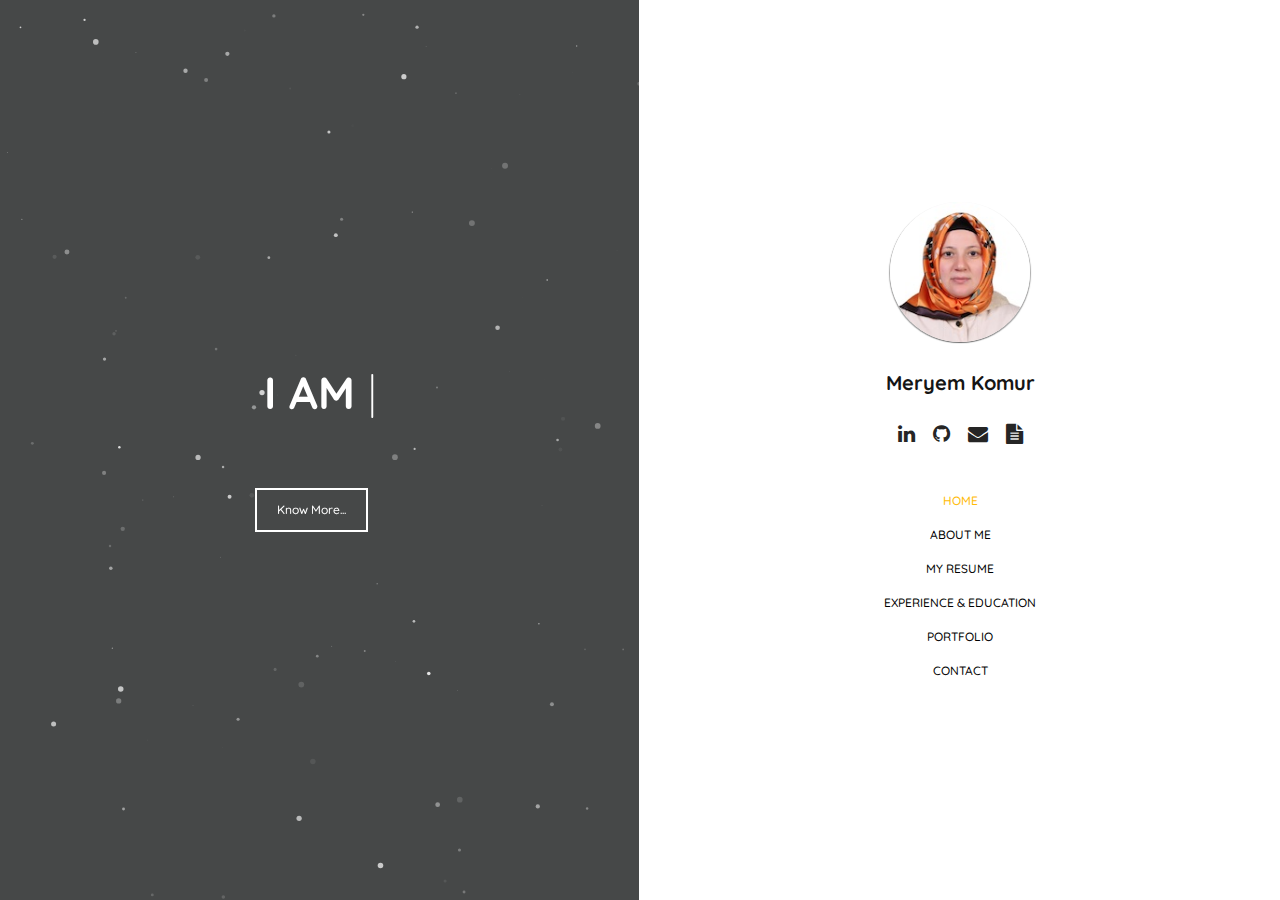
==== commit 65ed8567: "updated" ====
--- a/index.html
+++ b/index.html
@@ -96,8 +96,8 @@
                                     <h1 class="fit__text">I AM <span id="typed"></span></h1>
                                     <div id="typed-strings">
                                         <span>Meryem KOMUR</span>
-                                        <span>DEVELOPER</span>
-                                        <span>MATHEMATICIAN</span>
+                                        <span>A DEVELOPER</span>
+                                        <span>A MATHEMATICIAN</span>
                                         <span>FROM TURKEY</span>
                                     </div>
 
@@ -237,8 +237,8 @@
                              <img class="center-block" src="assets/images/Meryem.png" alt=""> 
                             <div class="container">
                                 <div class="more-about-me">
-                                    <p class="margin-top-30">I am an entrepreneur and full-stack developer who creates user-centric experiences.I was born in Turkey and studied in Jordan, worked so many years in Iraq before moving to the United States. Besides English, I am fluent in Turkish, Arabic and Kurdish. I'm living in Houston, TX. After many years of teaching mathematics in high schools, I decided I was ready for a new challenge.</p>
-                                    <p class="margin-bottom-0">I strive to write organized, up-to-date code, and love designing clean and simple user interfaces for web apps and products, alike.</p>
+                                    <p class="margin-top-30">I am an entrepreneur and full-stack developer who creates user-centric experiences. ​I was born in Turkey and studied in Jordan. I worked many years in Iraq before moving to the United States. Besides English, I am fluent in Turkish, Arabic and Kurdish. ​I live in Houston, TX. After many years of teaching mathematics in high schools, I decided I was ready for a new challenge.</p>
+                                    <p class="margin-bottom-0">I strive to write organized, up-to-date code. I love designing clean and simple user interfaces for web apps and products alike.</p>
                                 </div>
                                 
 
